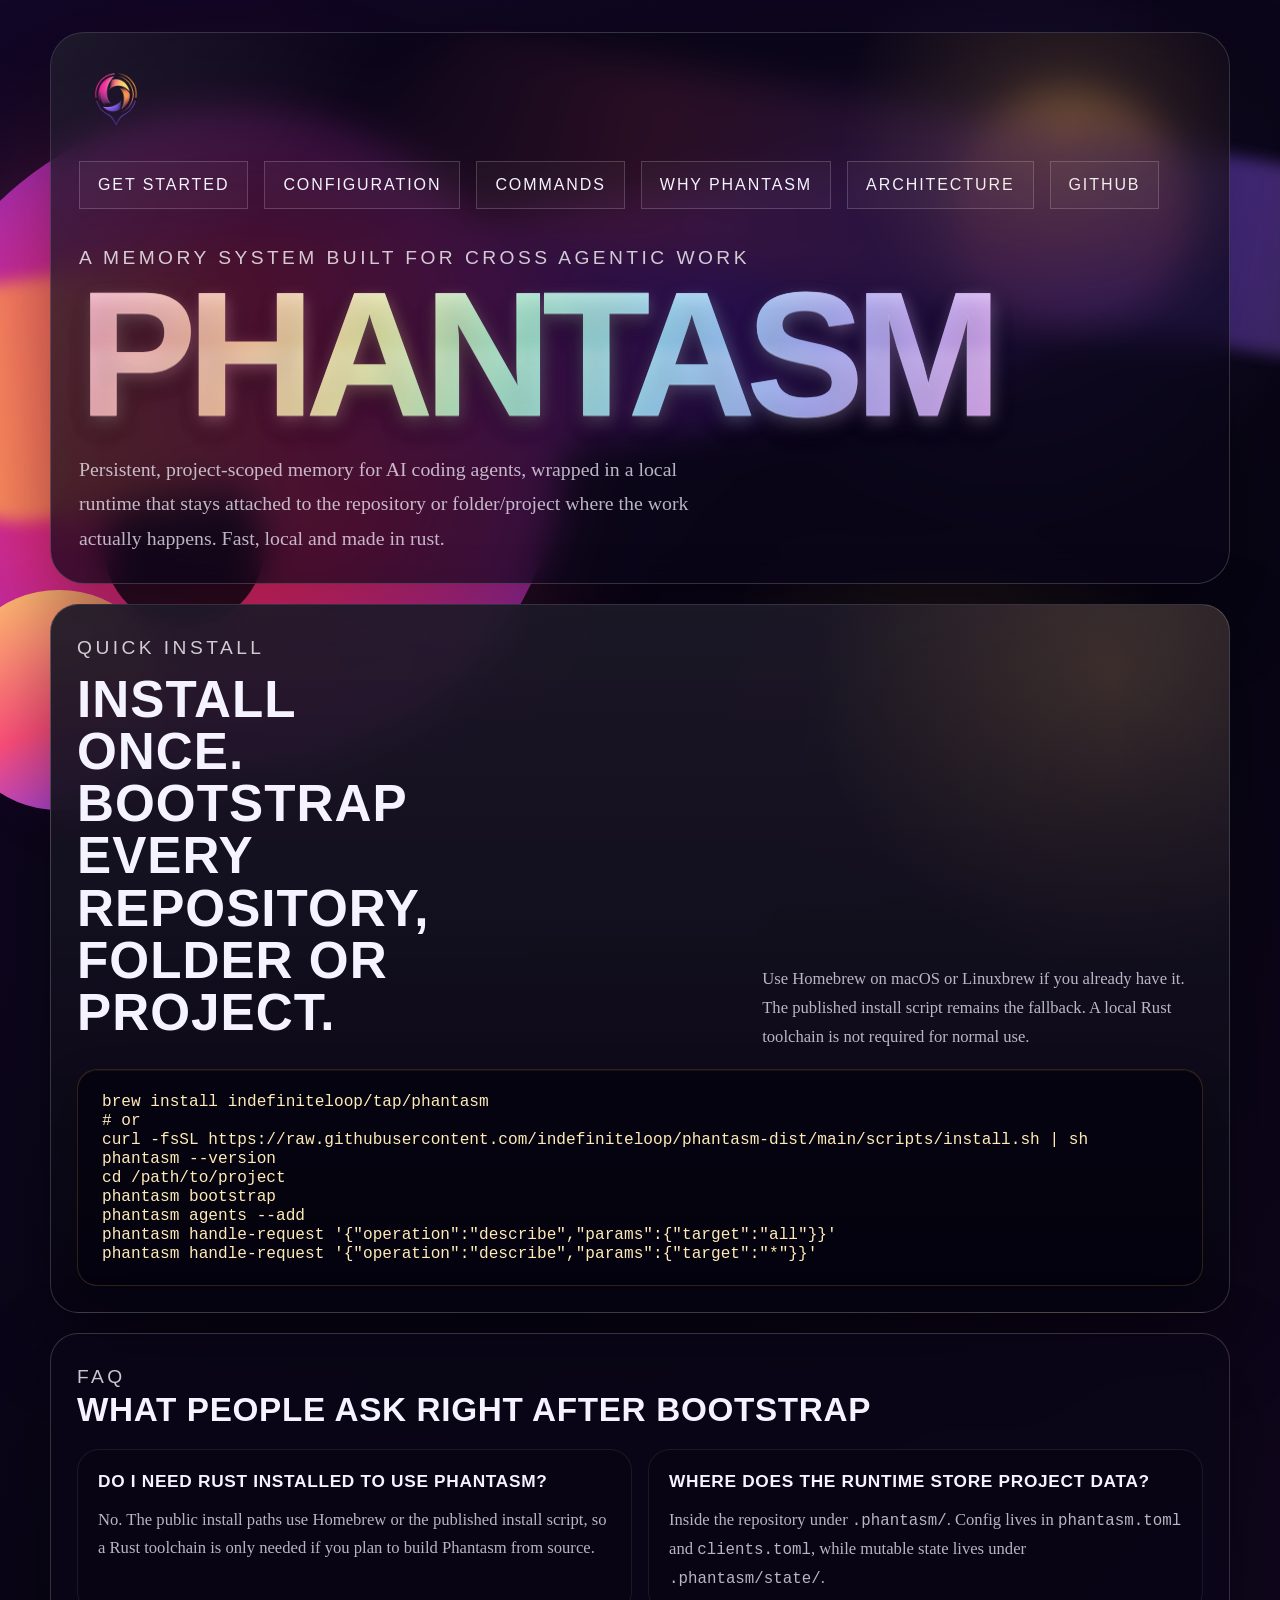
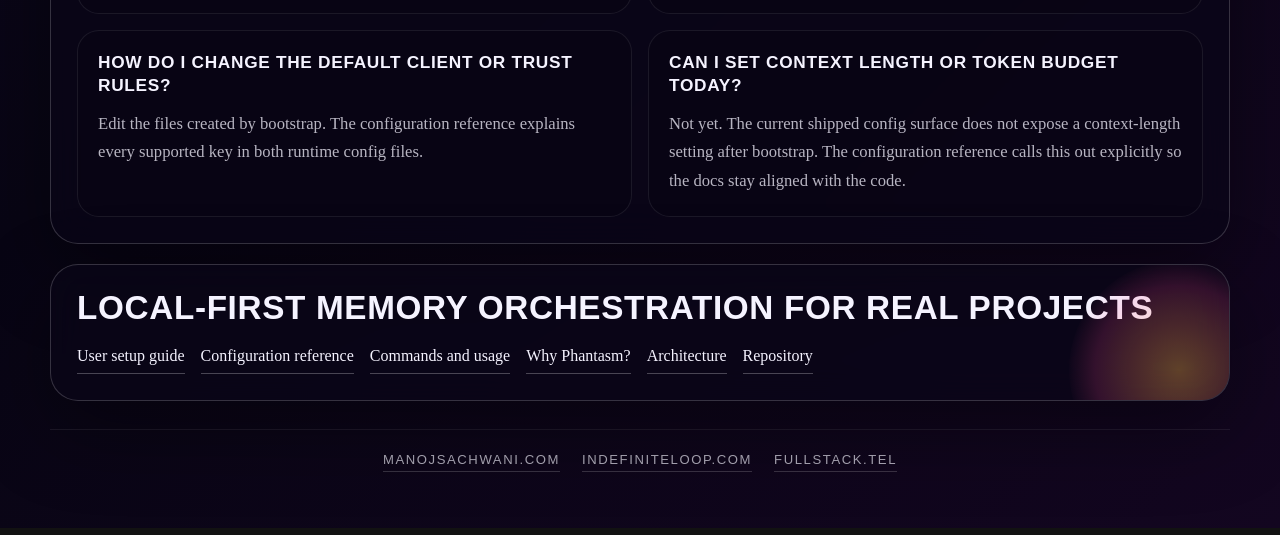
==== site/index.html @ 55ba2258 "Sync public distribution from manojsachwani/phantasm@419eb62f3026384c2dce9266af059996789fbdc7" ====
<!doctype html>
<html lang="en">
    <head>
        <meta charset="utf-8" />
        <meta name="viewport" content="width=device-width, initial-scale=1" />
        <title>
            Phantasm | Project-Scoped Memory Runtime for AI Coding Agents
        </title>
        <meta
            name="description"
            content="Phantasm is a local, project-scoped memory runtime for AI coding agents. Bootstrap each project once, compile relevant context, and keep agent guidance tied to the codebase."
        />
        <meta name="robots" content="index,follow,max-image-preview:large" />
        <meta name="author" content="Manoj Sachwani" />
        <meta name="theme-color" content="#120726" />
        <meta property="og:type" content="website" />
        <meta property="og:site_name" content="Phantasm" />
        <meta
            property="og:title"
            content="Phantasm | Project-Scoped Memory Runtime for AI Coding Agents"
        />
        <meta
            property="og:description"
            content="Local-first memory runtime for coding agents, with repository-scoped or project-scoped state, explicit runtime operations, and managed agent guidance."
        />
        <meta property="og:image" content="/og/phantasm-og.svg" />
        <meta property="og:image:alt" content="Phantasm homepage preview" />
        <meta name="twitter:card" content="summary_large_image" />
        <meta
            name="twitter:title"
            content="Phantasm | Project-Scoped Memory Runtime for AI Coding Agents"
        />
        <meta
            name="twitter:description"
            content="Local-first memory runtime for coding agents, with repository-scoped state and managed agent guidance."
        />
        <meta name="twitter:image" content="/og/phantasm-og.svg" />
        <script type="application/ld+json">
            {
                "@context": "https://schema.org",
                "@type": "SoftwareApplication",
                "name": "Phantasm",
                "applicationCategory": "DeveloperApplication",
                "operatingSystem": "macOS, Linux, Windows",
                "description": "A project-scoped memory runtime for AI coding agents that keeps durable context, guidance, and runtime state attached to each repository.",
                "url": "/",
                "author": {
                    "@type": "Person",
                    "name": "Manoj Sachwani",
                    "url": "https://manojsachwani.com"
                },
                "sameAs": [
                    "https://github.com/indefiniteloop/phantasm-dist",
                    "https://manojsachwani.com",
                    "https://indefiniteloop.com",
                    "https://fullstack.tel"
                ]
            }
        </script>
        <link rel="stylesheet" href="./styles.css" />
    </head>
    <body class="landing-page">
        <div class="page-ambient" aria-hidden="true">
            <span class="orb orb-one"></span>
            <span class="orb orb-two"></span>
            <span class="orb orb-three"></span>
            <span class="wave wave-one"></span>
            <span class="wave wave-two"></span>
            <span class="grid-glow"></span>
        </div>

        <main class="shell landing-shell">
            <section class="hero-panel">
                <nav class="masthead">
                    <a class="brand" href="./index.html"
                        ><img
                            src="branding/phantasm-mark-transparent.png"
                            width="60"
                    /></a>
                    <div class="masthead-links">
                        <a href="./getting-started.html">Get Started</a>
                        <a href="./configuration.html">Configuration</a>
                        <a href="./commands.html">Commands</a>
                        <a href="./why-phantasm.html">Why Phantasm</a>
                        <a href="./architecture.html">Architecture</a>
                        <a
                            class="contact-link"
                            href="https://github.com/indefiniteloop/phantasm-dist?utm_source=phatasm"
                            target="_blank"
                            >GitHub</a
                        >
                    </div>
                </nav>

                <div class="hero-layout">
                    <div class="hero-copy">
                        <p class="eyebrow">
                            A MEMORY SYSTEM BUILT FOR CROSS AGENTIC WORK
                        </p>
                        <!--<p class="hero-kicker"></p>-->
                        <h1 class="glass-title" data-text="PHANTASM">
                            PHANTASM
                        </h1>
                        <p class="hero-lede">
                            Persistent, project-scoped memory for AI coding
                            agents, wrapped in a local runtime that stays
                            attached to the repository or folder/project where
                            the work actually happens. Fast, local and made in
                            rust.
                        </p>
                        <!--<div class="hero-actions">
                            <a
                                class="button button-primary"
                                href="./getting-started.html"
                                >See the setup flow</a
                            >
                            <a
                                class="button button-secondary"
                                href="./why-phantasm.html"
                                >Why Phantasm?</a
                            >
                        </div>-->
                    </div>
                </div>
            </section>

            <section class="install-spotlight" aria-label="Quick install">
                <article class="install-panel install-panel-hero">
                    <div class="install-heading">
                        <div>
                            <p class="eyebrow">Quick Install</p>
                            <h2>
                                Install once. Bootstrap every repository, folder
                                or project.
                            </h2>
                        </div>
                        <div>
                            <p class="install-note">
                                Use Homebrew on macOS or Linuxbrew if you already
                                have it. The published install script remains the
                                fallback. A local Rust toolchain is not required
                                for normal use.
                            </p>
                        </div>
                    </div>
                    <pre><code>brew install indefiniteloop/tap/phantasm
# or
curl -fsSL https://raw.githubusercontent.com/indefiniteloop/phantasm-dist/main/scripts/install.sh | sh
phantasm --version
cd /path/to/project
phantasm bootstrap
phantasm agents --add
phantasm handle-request '{"operation":"describe","params":{"target":"all"}}'
phantasm handle-request '{"operation":"describe","params":{"target":"*"}}'</code></pre>
                </article>
            </section>

            <section class="faq-grid" aria-label="Frequently asked questions">
                <article class="panel faq-panel">
                    <p class="eyebrow">FAQ</p>
                    <h2>What people ask right after bootstrap</h2>
                    <div class="faq-list">
                        <div class="faq-item">
                            <h3>Do I need Rust installed to use Phantasm?</h3>
                            <p>
                                No. The public install paths use Homebrew or the
                                published install script, so a Rust toolchain is
                                only needed if you plan to build Phantasm from
                                source.
                            </p>
                        </div>
                        <div class="faq-item">
                            <h3>Where does the runtime store project data?</h3>
                            <p>
                                Inside the repository under
                                <code>.phantasm/</code>. Config lives in
                                <code>phantasm.toml</code> and
                                <code>clients.toml</code>, while mutable state
                                lives under <code>.phantasm/state/</code>.
                            </p>
                        </div>
                        <div class="faq-item">
                            <h3>
                                How do I change the default client or trust
                                rules?
                            </h3>
                            <p>
                                Edit the files created by bootstrap. The
                                <a href="./configuration.html"
                                    >configuration reference</a
                                >
                                explains every supported key in both runtime
                                config files.
                            </p>
                        </div>
                        <div class="faq-item">
                            <h3>
                                Can I set context length or token budget today?
                            </h3>
                            <p>
                                Not yet. The current shipped config surface does
                                not expose a context-length setting after
                                bootstrap. The configuration reference calls this
                                out explicitly so the docs stay aligned with the
                                code.
                            </p>
                        </div>
                    </div>
                </article>
            </section>

            <!--<section class="feature-strip" aria-label="Highlights">
                <article class="feature-card">
                    <p class="card-label">01</p>
                    <h2>Bootstrap per project</h2>
                    <p>
                        Run <code>phantasm bootstrap</code> in each repository to
                        create a dedicated <code>.phantasm/</code> runtime.
                    </p>
                </article>
                <article class="feature-card">
                    <p class="card-label">02</p>
                    <h2>Guide the agent</h2>
                    <p>
                        Use managed instruction blocks in <code>AGENTS.md</code>,
                        <code>CLAUDE.md</code>, or any custom agent file.
                    </p>
                </article>
            </section>-->

            <section class="info-grid">
                <article class="manifest-panel">
                    <h2>Local-first memory orchestration for real projects</h2>

                    <div class="manifest-links">
                        <a href="./getting-started.html">User setup guide</a>
                        <a href="./configuration.html"
                            >Configuration reference</a
                        >
                        <a href="./commands.html">Commands and usage</a>
                        <a href="./why-phantasm.html">Why Phantasm?</a>
                        <a href="./architecture.html">Architecture</a>
                        <a
                            href="https://github.com/indefiniteloop/phantasm-dist?utm_source=phatasm"
                            target="_blank"
                            >Repository</a
                        >
                    </div>
                </article>
            </section>

            <footer class="site-footer">
                <a
                    href="https://manojsachwani.com?utm_source=phatasm"
                    target="_blank"
                    >manojsachwani.com</a
                >
                <a
                    href="https://indefiniteloop.com?utm_source=phatasm"
                    target="_blank"
                    >indefiniteloop.com</a
                >
                <a
                    href="https://fullstack.tel?utm_source=phatasm"
                    target="_blank"
                    >fullstack.tel</a
                >
            </footer>
        </main>
    </body>
</html>
---- site/styles.css ----
:root {
    --bg: #080514;
    --bg-soft: #130a28;
    --bg-panel: rgba(10, 6, 24, 0.74);
    --bg-panel-strong: rgba(8, 4, 20, 0.92);
    --line: rgba(255, 255, 255, 0.18);
    --line-soft: rgba(255, 255, 255, 0.08);
    --text: #f5f3ff;
    --muted: rgba(245, 243, 255, 0.74);
    --accent-hot: #ff4d94;
    --accent-warm: #ffb14a;
    --accent-cool: #8d61ff;
    --shadow: 0 28px 80px rgba(0, 0, 0, 0.38);
}

* {
    box-sizing: border-box;
}

html {
    color-scheme: dark;
}

body {
    margin: 0;
    min-height: 100vh;
    font-family: "Iowan Old Style", Georgia, serif;
    color: var(--text);
    background:
        radial-gradient(
            circle at 20% 18%,
            rgba(255, 83, 132, 0.18),
            transparent 18rem
        ),
        radial-gradient(
            circle at 80% 12%,
            rgba(141, 97, 255, 0.22),
            transparent 18rem
        ),
        linear-gradient(135deg, #120726 0%, #080514 54%, #130620 100%);
}

body::before {
    content: "";
    position: fixed;
    inset: 0;
    pointer-events: none;
    background-image:
        linear-gradient(rgba(255, 255, 255, 0.02) 1px, transparent 1px),
        linear-gradient(90deg, rgba(255, 255, 255, 0.02) 1px, transparent 1px);
    background-size: 72px 72px;
    mask-image: radial-gradient(circle at center, black 45%, transparent 100%);
    opacity: 0.5;
}

.shell {
    width: min(1180px, calc(100% - 32px));
    margin: 0 auto;
    padding: 24px 0 48px;
    position: relative;
    z-index: 1;
}

.landing-shell {
    padding-top: 32px;
}

.page-ambient {
    position: fixed;
    inset: 0;
    overflow: hidden;
    pointer-events: none;
}

.orb,
.wave,
.grid-glow {
    position: absolute;
    display: block;
}

.orb {
    border-radius: 50%;
    filter: blur(0.5px);
}

.orb-one {
    width: min(52vw, 780px);
    aspect-ratio: 1;
    left: -8vw;
    top: 12vh;
    background:
        radial-gradient(
            circle at 48% 44%,
            rgba(255, 237, 196, 0.18),
            transparent 18%
        ),
        radial-gradient(
            circle at 50% 50%,
            #ff5c90 0%,
            #ff296d 28%,
            #b92ca3 66%,
            #5d2ecf 100%
        );
    box-shadow: 0 0 120px rgba(255, 65, 134, 0.26);
}

.orb-one::after {
    content: "";
    position: absolute;
    width: 24%;
    aspect-ratio: 1;
    border-radius: 50%;
    left: 31%;
    top: 54%;
    background: rgba(8, 5, 20, 0.82);
}

.orb-two {
    width: min(20vw, 240px);
    aspect-ratio: 1;
    right: 7vw;
    top: 10vh;
    background: linear-gradient(180deg, #ffbf6d 0%, #ff437f 60%, #a433db 100%);
}

.orb-three {
    width: min(18vw, 220px);
    aspect-ratio: 1;
    left: -4vw;
    bottom: 10vh;
    background: linear-gradient(160deg, #ffcd70 0%, #ff4f7b 58%, #8f41ff 100%);
}

.wave {
    border-radius: 999px;
    filter: blur(8px);
    opacity: 0.86;
}

.wave-one {
    width: 92vw;
    height: 240px;
    left: -8vw;
    top: 24vh;
    background: linear-gradient(
        90deg,
        #ffb44d 0%,
        #ff2f71 32%,
        #9036ff 70%,
        rgba(144, 54, 255, 0.12) 100%
    );
    transform: rotate(-8deg);
}

.wave-two {
    width: 84vw;
    height: 190px;
    right: -14vw;
    top: 12vh;
    background: linear-gradient(
        90deg,
        rgba(255, 80, 120, 0.08) 0%,
        rgba(255, 80, 120, 0.58) 24%,
        rgba(123, 74, 255, 0.78) 68%,
        rgba(255, 177, 74, 0.14) 100%
    );
    transform: rotate(9deg);
}

.grid-glow {
    inset: auto 0 0 auto;
    width: 52vw;
    height: 38vh;
    background: radial-gradient(
        circle at center,
        rgba(255, 177, 74, 0.14),
        transparent 70%
    );
}

.hero-panel,
.feature-card,
.install-panel,
.manifest-panel,
.panel,
.topnav a {
    backdrop-filter: blur(18px);
}

.hero-panel,
.panel,
.install-panel,
.manifest-panel {
    background: var(--bg-panel);
    border: 1px solid var(--line);
    box-shadow: var(--shadow);
}

.hero-panel {
    position: relative;
    overflow: hidden;
    padding: 28px;
    border-radius: 34px;
}

.hero-panel::before {
    content: "";
    position: absolute;
    inset: 0;
    pointer-events: none;
    background:
        linear-gradient(125deg, rgba(255, 255, 255, 0.08), transparent 22%),
        radial-gradient(
            circle at 86% 18%,
            rgba(255, 183, 74, 0.18),
            transparent 20%
        );
}

.masthead,
.hero-layout,
.feature-strip,
.install-spotlight,
.info-grid,
.actions,
.links,
.topnav,
.manifest-links,
.masthead-links {
    display: flex;
    gap: 16px;
    flex-wrap: wrap;
}

.masthead {
    justify-content: space-between;
    align-items: center;
    margin-bottom: 32px;
}

.brand,
.masthead-links a,
.topnav a,
.button {
    text-transform: uppercase;
    letter-spacing: 0.12em;
    font-family:
        "Avenir Next Condensed", "Arial Narrow", "Helvetica Neue", sans-serif;
}

.brand {
    font-size: 0.92rem;
    font-weight: 700;
    color: var(--text);
}

.masthead-links {
    justify-content: flex-end;
}

.masthead-links a,
.topnav a {
    padding: 14px 18px;
    border: 1px solid var(--line);
    color: var(--text);
    background: rgba(255, 255, 255, 0.03);
}

.contact-link {
    background: rgba(255, 177, 74, 0.14);
}

.hero-layout {
    align-items: flex-start;
}

.eyebrow,
.hero-kicker,
.card-label,
.signal-label {
    margin: 0;
    text-transform: uppercase;
    letter-spacing: 0.18em;
    font-size: 0.8rem;
    font-family:
        "Avenir Next Condensed", "Arial Narrow", "Helvetica Neue", sans-serif;
}
.eyebrow {
    font-size: 1.2rem;
}

.eyebrow,
.hero-kicker,
.signal-label {
    color: rgba(255, 255, 255, 0.78);
}

.hero-copy {
    width: min(100%, 860px);
    position: relative;
}

.hero-kicker {
    margin: 14px 0 10px;
}

h1,
.display-title {
    margin: 0;
    line-height: 0.92;
    font-weight: 800;
    text-transform: uppercase;
    font-family: Impact, Haettenschweiler, "Arial Narrow Bold", sans-serif;
}

h1 {
    font-size: clamp(4.8rem, 16vw, 11rem);
    letter-spacing: -0.05em;
    text-shadow: 0 8px 28px rgba(0, 0, 0, 0.35);
}

.glass-title {
    position: relative;
    display: inline-block;
    color: rgba(255, 255, 255, 0.6);
    background:
        linear-gradient(
            180deg,
            rgba(255, 255, 255, 0.48) 0%,
            rgba(255, 255, 255, 0.14) 22%,
            rgba(255, 255, 255, 0.04) 42%,
            rgba(255, 255, 255, 0.16) 52%,
            rgba(255, 255, 255, 0.03) 100%
        ),
        linear-gradient(
            105deg,
            rgba(255, 122, 169, 0.76) 0%,
            rgba(255, 169, 98, 0.72) 18%,
            rgba(242, 255, 118, 0.68) 32%,
            rgba(106, 240, 182, 0.74) 47%,
            rgba(85, 198, 255, 0.76) 64%,
            rgba(118, 126, 255, 0.78) 80%,
            rgba(221, 126, 255, 0.78) 100%
        );
    background-blend-mode: screen, normal;
    -webkit-background-clip: text;
    background-clip: text;
    -webkit-text-fill-color: transparent;
    -webkit-text-stroke: 1px rgba(255, 255, 255, 0.18);
    text-shadow:
        0 0 1px rgba(255, 255, 255, 0.28),
        0 10px 24px rgba(0, 0, 0, 0.16);
}

.glass-title::before,
.glass-title::after {
    content: attr(data-text);
    position: absolute;
    inset: 0;
    z-index: -1;
    pointer-events: none;
}

.glass-title::before {
    color: transparent;
    background:
        radial-gradient(
            circle at 16% 62%,
            rgba(255, 82, 140, 0.46),
            transparent 21%
        ),
        radial-gradient(
            circle at 34% 42%,
            rgba(255, 214, 92, 0.34),
            transparent 16%
        ),
        radial-gradient(
            circle at 54% 49%,
            rgba(88, 229, 175, 0.32),
            transparent 14%
        ),
        radial-gradient(
            circle at 72% 44%,
            rgba(95, 171, 255, 0.36),
            transparent 17%
        ),
        radial-gradient(
            circle at 90% 32%,
            rgba(197, 122, 255, 0.42),
            transparent 19%
        );
    -webkit-background-clip: text;
    background-clip: text;
    -webkit-text-fill-color: transparent;
    filter: blur(8px) saturate(145%);
    opacity: 0.78;
    transform: translate(0.012em, 0.028em);
}

.glass-title::after {
    color: transparent;
    background:
        linear-gradient(
            180deg,
            rgba(255, 255, 255, 0.62) 0%,
            rgba(255, 255, 255, 0.1) 18%,
            rgba(255, 255, 255, 0.02) 38%,
            rgba(255, 255, 255, 0.22) 48%,
            rgba(255, 255, 255, 0.04) 100%
        ),
        linear-gradient(
            90deg,
            rgba(255, 152, 194, 0.12) 0%,
            rgba(255, 226, 146, 0.12) 28%,
            rgba(137, 227, 255, 0.1) 66%,
            rgba(193, 155, 255, 0.14) 100%
        );
    -webkit-background-clip: text;
    background-clip: text;
    -webkit-text-fill-color: transparent;
    filter: blur(0.2px);
    opacity: 0.86;
    transform: translate(0, 0.004em);
}

h2 {
    margin: 0 0 12px;
    font-size: clamp(1.5rem, 2.6vw, 2.4rem);
    line-height: 1.02;
    font-family:
        "Avenir Next Condensed", "Arial Narrow", "Helvetica Neue", sans-serif;
    text-transform: uppercase;
    letter-spacing: 0.02em;
}

.hero-lede,
p,
li {
    margin: 0;
    color: var(--muted);
    font-size: 1.04rem;
    line-height: 1.72;
}

.hero-lede {
    max-width: 40rem;
    margin-top: 16px;
    font-size: clamp(1.2rem, 2vw, 1.24rem);
}

.hero-actions {
    display: grid;
    gap: 12px;
    margin-top: 28px;
}

a {
    color: inherit;
    text-decoration: none;
}

.button {
    display: inline-flex;
    align-items: center;
    justify-content: center;
    min-width: 280px;
    padding: 16px 22px;
    border: 1px solid var(--line);
}

.button-primary {
    background: rgba(255, 255, 255, 0.06);
}

.button-secondary {
    background: linear-gradient(
        90deg,
        rgba(255, 177, 74, 0.2),
        rgba(255, 77, 148, 0.16)
    );
}

.feature-strip,
.install-spotlight,
.info-grid,
.faq-grid {
    margin-top: 20px;
}

.feature-card,
.install-panel,
.manifest-panel,
.panel {
    border-radius: 28px;
}

.feature-strip {
    align-items: stretch;
}

.feature-card {
    flex: 1 1 260px;
    padding: 24px;
    border: 1px solid var(--line-soft);
    background: linear-gradient(
        180deg,
        rgba(255, 255, 255, 0.1),
        rgba(9, 6, 22, 0.68)
    );
    box-shadow: var(--shadow);
}

.card-label {
    margin-bottom: 18px;
    color: rgba(255, 177, 74, 0.88);
}

.install-spotlight {
    display: block;
}

.info-grid {
    display: grid;
    grid-template-columns: minmax(0, 1fr);
}

.install-panel,
.manifest-panel,
.panel {
    padding: 26px;
}

.install-panel-hero {
    background:
        linear-gradient(180deg, rgba(255, 255, 255, 0.08), rgba(8, 5, 20, 0.92)),
        radial-gradient(
            circle at 90% 10%,
            rgba(255, 177, 74, 0.16),
            transparent 24%
        ),
        var(--bg-panel-strong);
}

.install-heading {
    display: grid;
    grid-template-columns: minmax(0, 1.2fr) minmax(0, 0.8fr);
    gap: 24px;
    align-items: end;
    margin-bottom: 18px;
}

.install-panel-hero h2 {
    font-size: clamp(2rem, 4vw, 3.8rem);
    max-width: 11ch;
    margin-top: 10px;
}

.install-note {
    max-width: 30rem;
}

.manifest-panel {
    position: relative;
    overflow: hidden;
}

.manifest-panel::after {
    content: "";
    position: absolute;
    width: 220px;
    height: 220px;
    right: -60px;
    bottom: -80px;
    border-radius: 50%;
    background: radial-gradient(
        circle,
        rgba(255, 177, 74, 0.46),
        rgba(255, 77, 148, 0.22) 54%,
        transparent 72%
    );
    opacity: 0.76;
}

.manifest-links,
.links {
    margin-top: 22px;
}

.manifest-links a,
.links a {
    padding-bottom: 8px;
    border-bottom: 1px solid rgba(255, 255, 255, 0.26);
}

pre {
    overflow-x: auto;
    margin: 0;
    padding: 22px 24px;
    border-radius: 20px;
    border: 1px solid rgba(255, 255, 255, 0.14);
    background: rgba(4, 3, 14, 0.88);
    color: #ffeab8;
    box-shadow: inset 0 1px 0 rgba(255, 255, 255, 0.05);
}

.install-panel-hero pre {
    font-size: 1.06rem;
    border-color: rgba(255, 177, 74, 0.18);
    box-shadow:
        inset 0 1px 0 rgba(255, 255, 255, 0.05),
        0 18px 40px rgba(0, 0, 0, 0.26);
}

code {
    font-family: "SFMono-Regular", Menlo, Consolas, monospace;
    font-size: 0.95em;
}

.page-header {
    margin: 24px 0 18px;
}

.page-header-wide {
    max-width: 70rem;
}

.page-header h1 {
    font-size: clamp(3rem, 10vw, 6.5rem);
    margin-top: 10px;
}

.page-lede {
    max-width: 48rem;
    margin-top: 14px;
    font-size: 1.12rem;
}

.topnav {
    margin-top: 8px;
}

.panel {
    margin-top: 16px;
}

.panel p + pre,
.panel pre + p,
.panel p + p {
    margin-top: 14px;
}

.note {
    margin-top: 12px;
}

.site-footer {
    display: flex;
    gap: 22px;
    flex-wrap: wrap;
    justify-content: center;
    margin-top: 28px;
    padding: 22px 0 8px;
    border-top: 1px solid rgba(255, 255, 255, 0.08);
    font-family:
        "Avenir Next Condensed", "Arial Narrow", "Helvetica Neue", sans-serif;
    text-transform: uppercase;
    letter-spacing: 0.12em;
    font-size: 0.82rem;
    color: rgba(245, 243, 255, 0.7);
}

.site-footer a {
    padding-bottom: 4px;
    border-bottom: 1px solid rgba(255, 255, 255, 0.18);
}

.compare-hero,
.matrix-panel,
.reason-panel,
.architecture-panel {
    position: relative;
    overflow: hidden;
}

.compare-intro,
.reasons-grid {
    display: grid;
    gap: 24px;
}

.compare-intro {
    grid-template-columns: minmax(0, 0.95fr) minmax(0, 1.05fr);
    align-items: end;
}

.compare-grid {
    display: grid;
    grid-template-columns: repeat(3, minmax(0, 1fr));
    gap: 16px;
    margin-top: 16px;
}

.faq-list {
    display: grid;
    grid-template-columns: repeat(2, minmax(0, 1fr));
    gap: 16px;
    margin-top: 22px;
}

.faq-item {
    padding: 20px;
    border-radius: 22px;
    border: 1px solid rgba(255, 255, 255, 0.08);
    background: rgba(8, 5, 20, 0.42);
}

.faq-item h3 {
    margin: 0 0 12px;
    font-size: 1.08rem;
    line-height: 1.35;
    font-family:
        "Avenir Next Condensed", "Arial Narrow", "Helvetica Neue", sans-serif;
    text-transform: uppercase;
    letter-spacing: 0.04em;
}

.stack-grid {
    display: grid;
    grid-template-columns: repeat(2, minmax(0, 1fr));
    gap: 16px;
    margin-top: 16px;
}

.compare-card {
    padding: 24px;
    border-radius: 28px;
    border: 1px solid var(--line-soft);
    background: linear-gradient(
        180deg,
        rgba(255, 255, 255, 0.08),
        rgba(9, 6, 22, 0.72)
    );
    box-shadow: var(--shadow);
}

.stack-card {
    padding: 24px;
    border-radius: 28px;
    border: 1px solid var(--line-soft);
    background: linear-gradient(
        180deg,
        rgba(255, 255, 255, 0.08),
        rgba(9, 6, 22, 0.72)
    );
    box-shadow: var(--shadow);
}

.compare-list {
    margin: 16px 0 0;
    padding-left: 20px;
    color: var(--muted);
}

.compare-list li + li {
    margin-top: 10px;
}

.source-line {
    margin-top: 18px;
    font-size: 0.94rem;
    color: rgba(245, 243, 255, 0.68);
}

.source-line a {
    border-bottom: 1px solid rgba(255, 255, 255, 0.22);
}

.flow-steps {
    display: grid;
    grid-template-columns: repeat(4, minmax(0, 1fr));
    gap: 14px;
    margin-top: 20px;
}

.flow-step {
    padding: 18px;
    border-radius: 20px;
    border: 1px solid rgba(255, 255, 255, 0.08);
    background: rgba(8, 5, 20, 0.42);
}

.flow-step span {
    display: inline-flex;
    width: 34px;
    height: 34px;
    align-items: center;
    justify-content: center;
    margin-bottom: 12px;
    border-radius: 999px;
    border: 1px solid rgba(255, 255, 255, 0.18);
    font-family:
        "Avenir Next Condensed", "Arial Narrow", "Helvetica Neue", sans-serif;
    color: rgba(255, 177, 74, 0.92);
}

.matrix-table {
    margin-top: 20px;
    border: 1px solid rgba(255, 255, 255, 0.12);
    border-radius: 22px;
    overflow: hidden;
}

.matrix-row {
    display: grid;
    grid-template-columns: minmax(220px, 1.2fr) repeat(3, minmax(0, 1fr));
    background: rgba(8, 5, 20, 0.46);
}

.matrix-row + .matrix-row {
    border-top: 1px solid rgba(255, 255, 255, 0.08);
}

.matrix-row > div {
    padding: 16px 18px;
    line-height: 1.55;
}

.matrix-head {
    background: linear-gradient(
        90deg,
        rgba(255, 177, 74, 0.12),
        rgba(255, 77, 148, 0.08)
    );
    font-family:
        "Avenir Next Condensed", "Arial Narrow", "Helvetica Neue", sans-serif;
    text-transform: uppercase;
    letter-spacing: 0.12em;
    font-size: 0.82rem;
    color: rgba(255, 255, 255, 0.86);
}

.reasons-grid {
    grid-template-columns: repeat(2, minmax(0, 1fr));
    margin-top: 16px;
}

@media (max-width: 900px) {
    .masthead {
        margin-bottom: 24px;
    }

    .hero-panel {
        padding: 22px;
    }

    .install-heading {
        grid-template-columns: 1fr;
        align-items: start;
    }

    .compare-intro,
    .compare-grid,
    .stack-grid,
    .reasons-grid,
    .faq-list,
    .matrix-row,
    .flow-steps {
        grid-template-columns: 1fr;
    }

    .matrix-row > div:first-child {
        padding-bottom: 8px;
        font-weight: 700;
        color: var(--text);
    }

    .matrix-row > div:not(:first-child) {
        padding-top: 8px;
    }

    .button {
        min-width: min(100%, 280px);
    }

}

@media (max-width: 640px) {
    .shell {
        width: min(100% - 18px, 1180px);
        padding-bottom: 28px;
    }

    .landing-shell {
        padding-top: 14px;
    }

    .hero-panel,
    .feature-card,
    .install-panel,
    .manifest-panel,
    .panel {
        border-radius: 22px;
    }

    .masthead-links,
    .hero-actions,
    .site-footer {
        width: 100%;
    }

    .masthead-links a,
    .topnav a,
    .button {
        width: 100%;
        justify-content: center;
    }

    .hero-layout {
        gap: 24px;
    }

    .wave-one {
        top: 28vh;
    }

    .wave-two {
        top: 18vh;
    }

    .site-footer {
        justify-content: flex-start;
    }
}
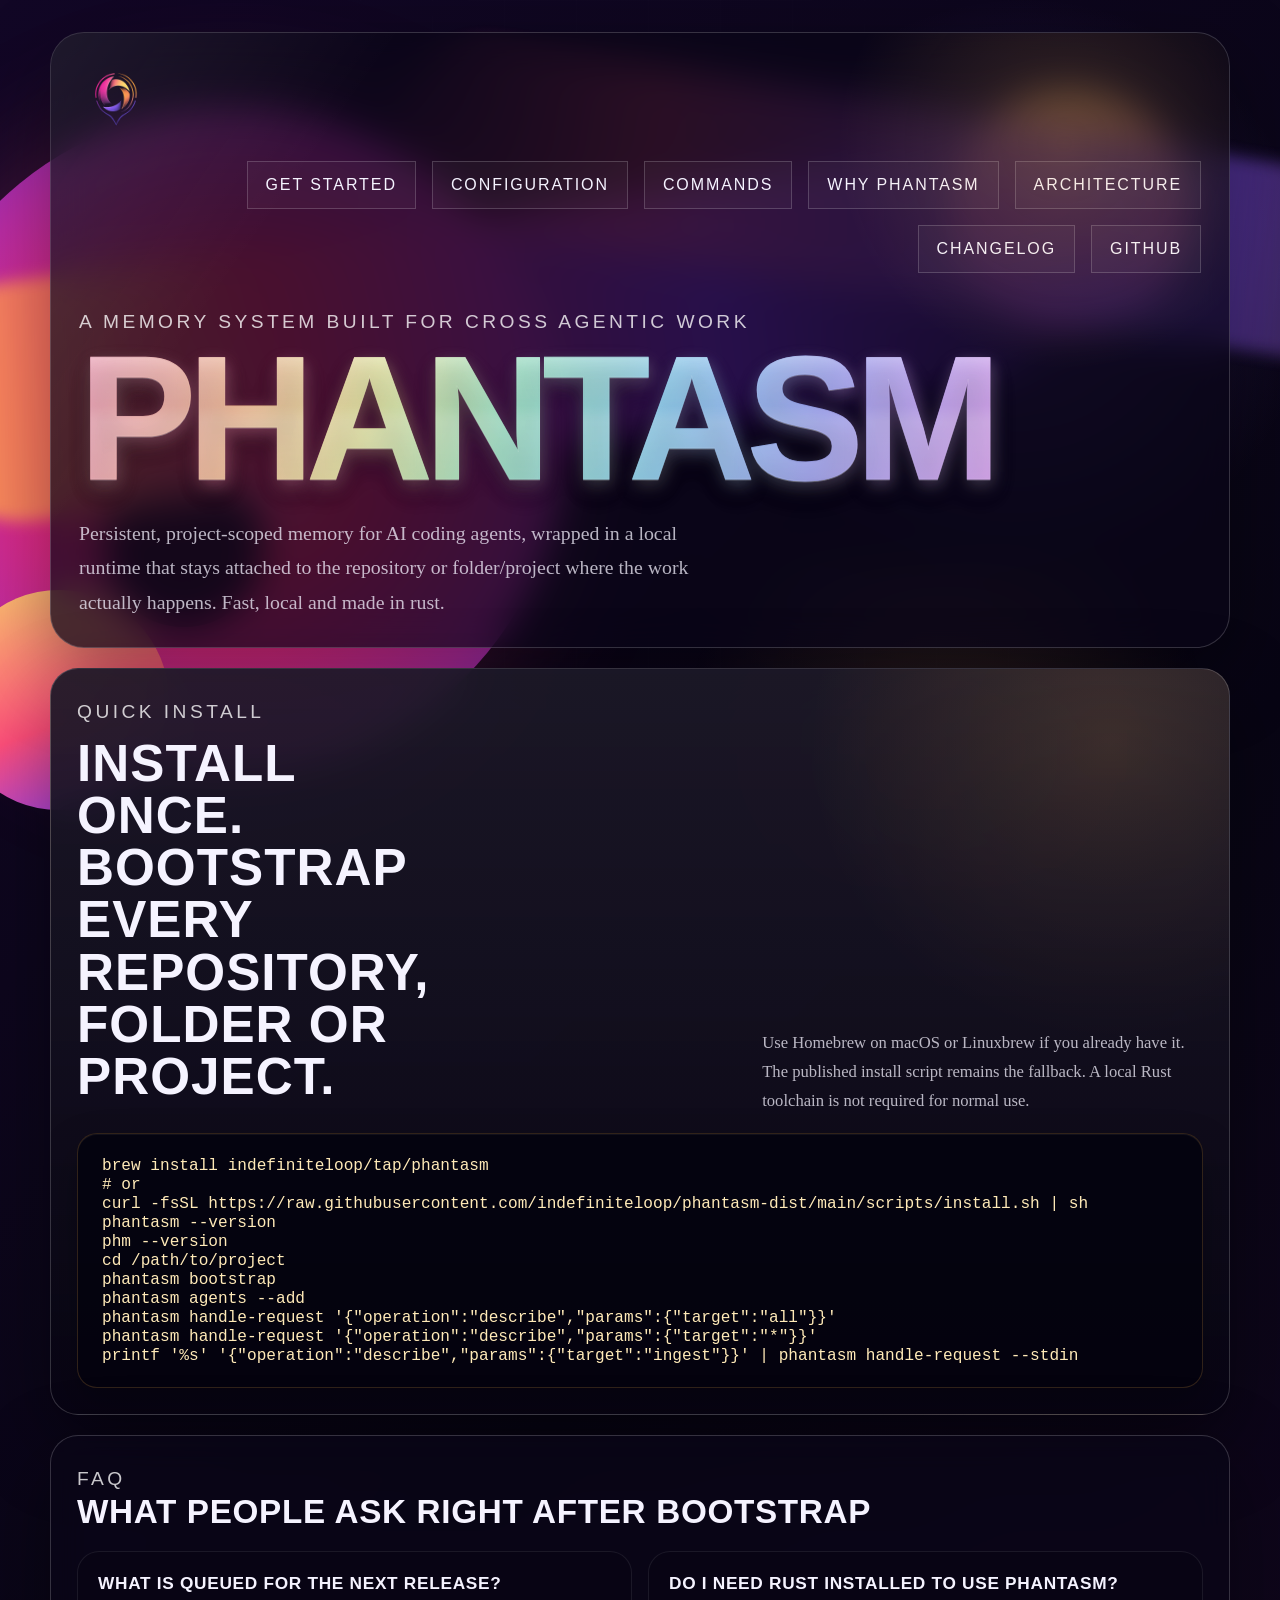
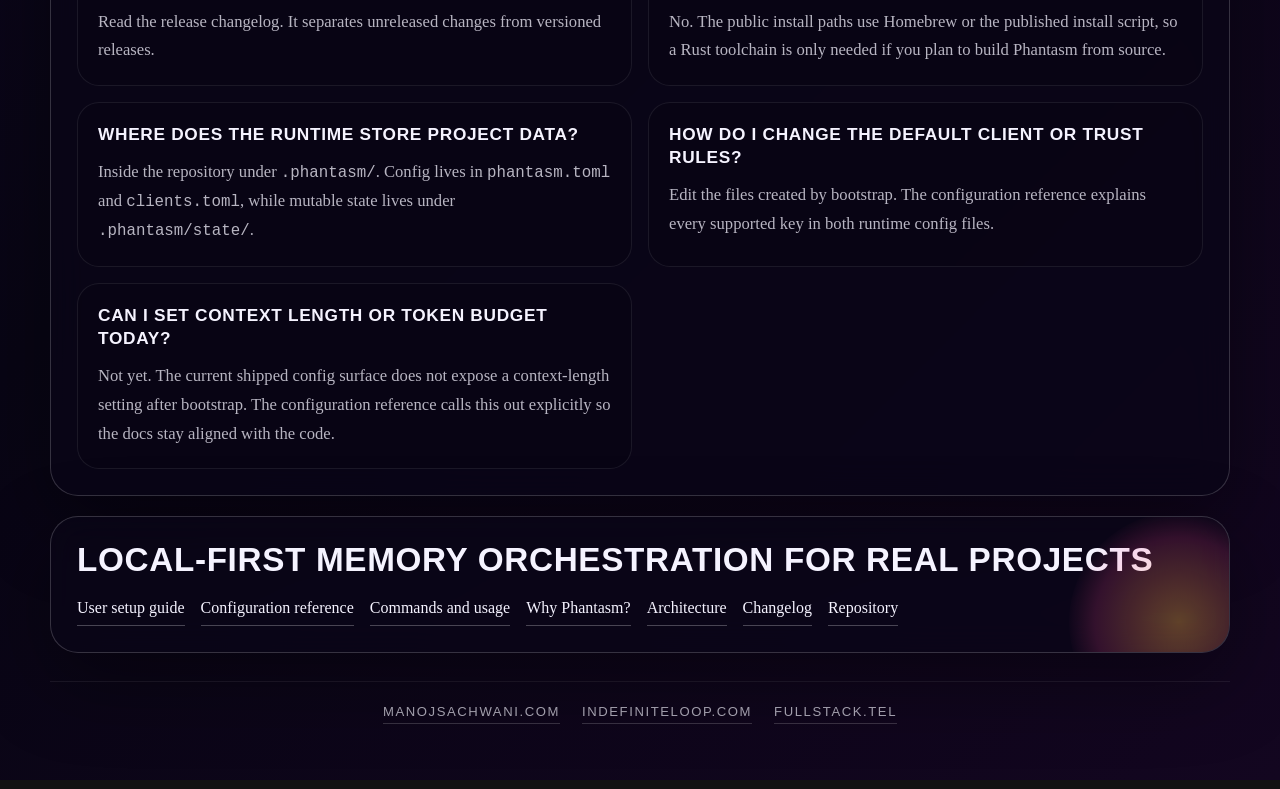
==== commit 8b89ac74: "Sync public distribution from manojsachwani/phantasm@4a370daac214c31d9f90f721bfc3a23bced4f1ae" ====
--- a/site/index.html
+++ b/site/index.html
@@ -83,6 +83,7 @@
                         <a href="./commands.html">Commands</a>
                         <a href="./why-phantasm.html">Why Phantasm</a>
                         <a href="./architecture.html">Architecture</a>
+                        <a href="./changelog.html">Changelog</a>
                         <a
                             class="contact-link"
                             href="https://github.com/indefiniteloop/phantasm-dist?utm_source=phatasm"
@@ -147,11 +148,13 @@
 # or
 curl -fsSL https://raw.githubusercontent.com/indefiniteloop/phantasm-dist/main/scripts/install.sh | sh
 phantasm --version
+phm --version
 cd /path/to/project
 phantasm bootstrap
 phantasm agents --add
 phantasm handle-request '{"operation":"describe","params":{"target":"all"}}'
-phantasm handle-request '{"operation":"describe","params":{"target":"*"}}'</code></pre>
+phantasm handle-request '{"operation":"describe","params":{"target":"*"}}'
+printf '%s' '{"operation":"describe","params":{"target":"ingest"}}' | phantasm handle-request --stdin</code></pre>
                 </article>
             </section>
 
@@ -160,6 +163,13 @@
                     <p class="eyebrow">FAQ</p>
                     <h2>What people ask right after bootstrap</h2>
                     <div class="faq-list">
+                        <div class="faq-item">
+                            <h3>What is queued for the next release?</h3>
+                            <p>
+                                Read the <a href="./changelog.html">release changelog</a>.
+                                It separates unreleased changes from versioned releases.
+                            </p>
+                        </div>
                         <div class="faq-item">
                             <h3>Do I need Rust installed to use Phantasm?</h3>
                             <p>
@@ -240,6 +250,7 @@
                         <a href="./commands.html">Commands and usage</a>
                         <a href="./why-phantasm.html">Why Phantasm?</a>
                         <a href="./architecture.html">Architecture</a>
+                        <a href="./changelog.html">Changelog</a>
                         <a
                             href="https://github.com/indefiniteloop/phantasm-dist?utm_source=phatasm"
                             target="_blank"
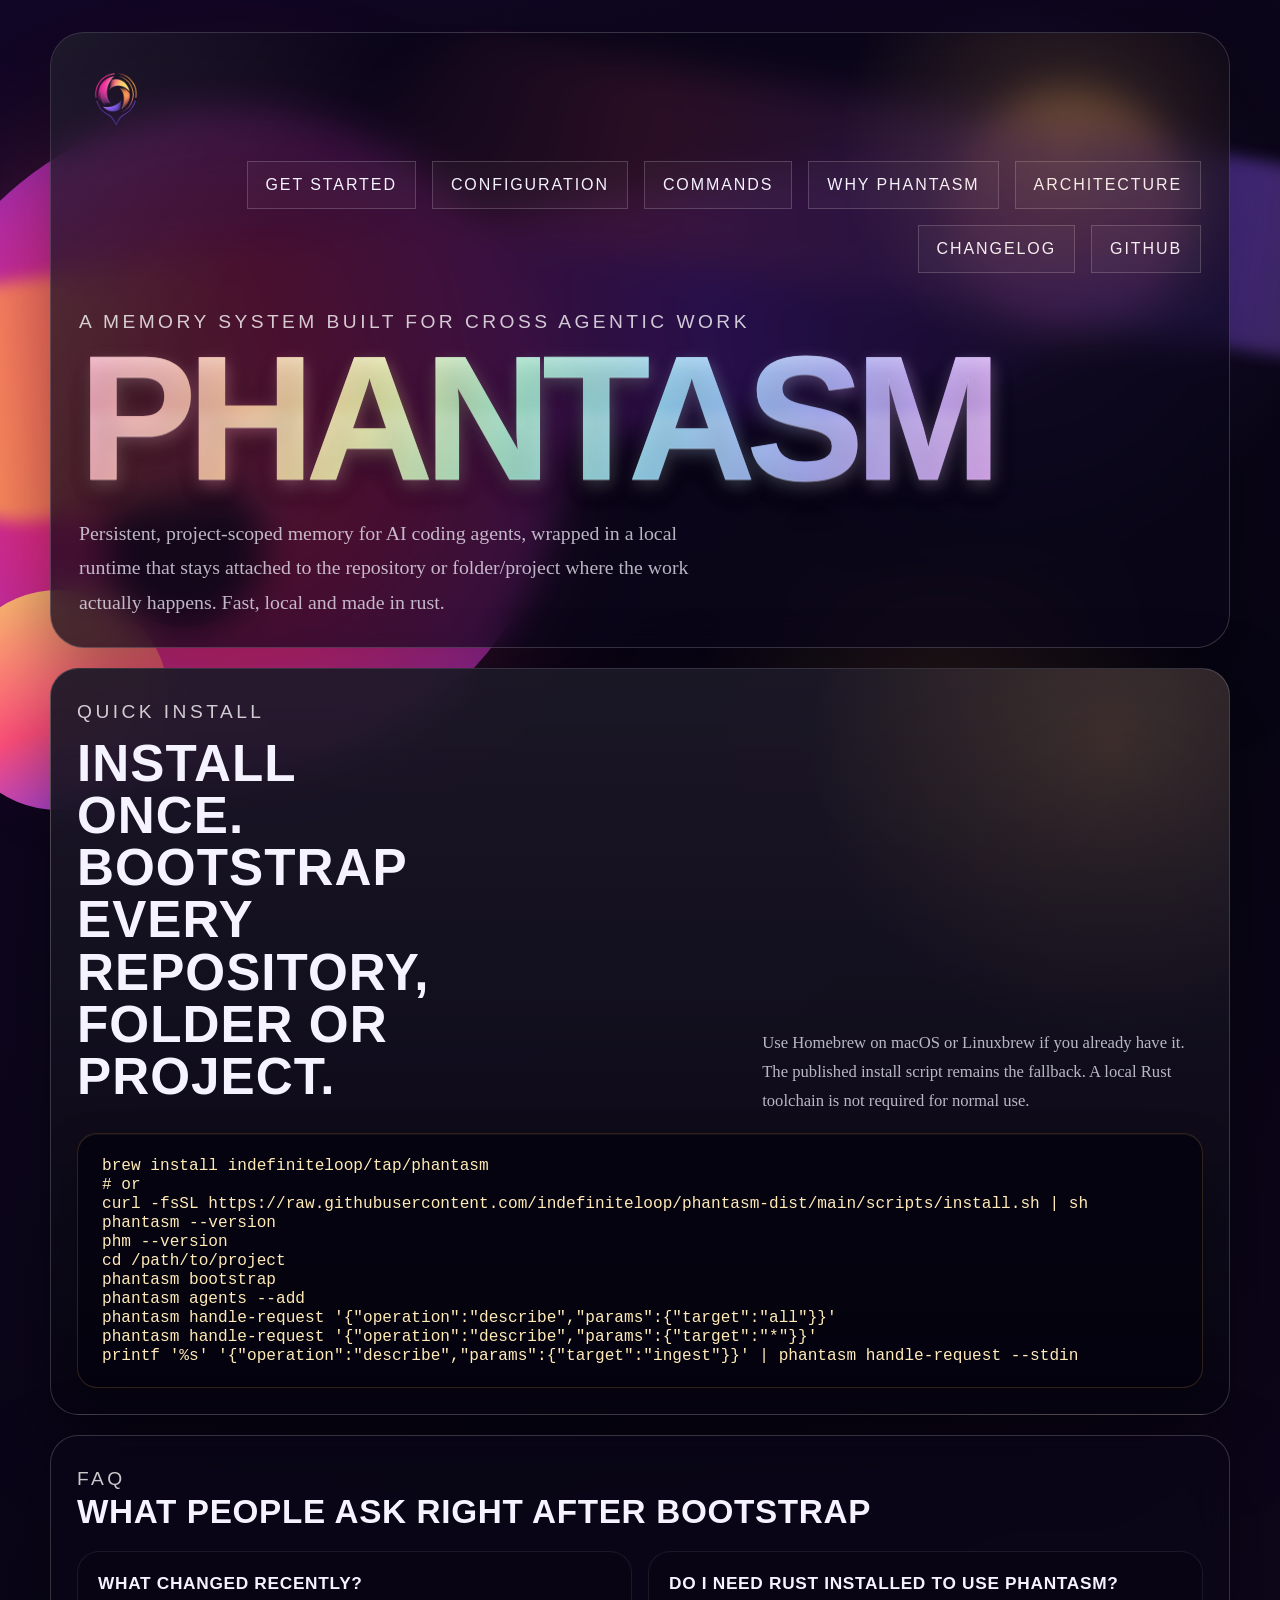
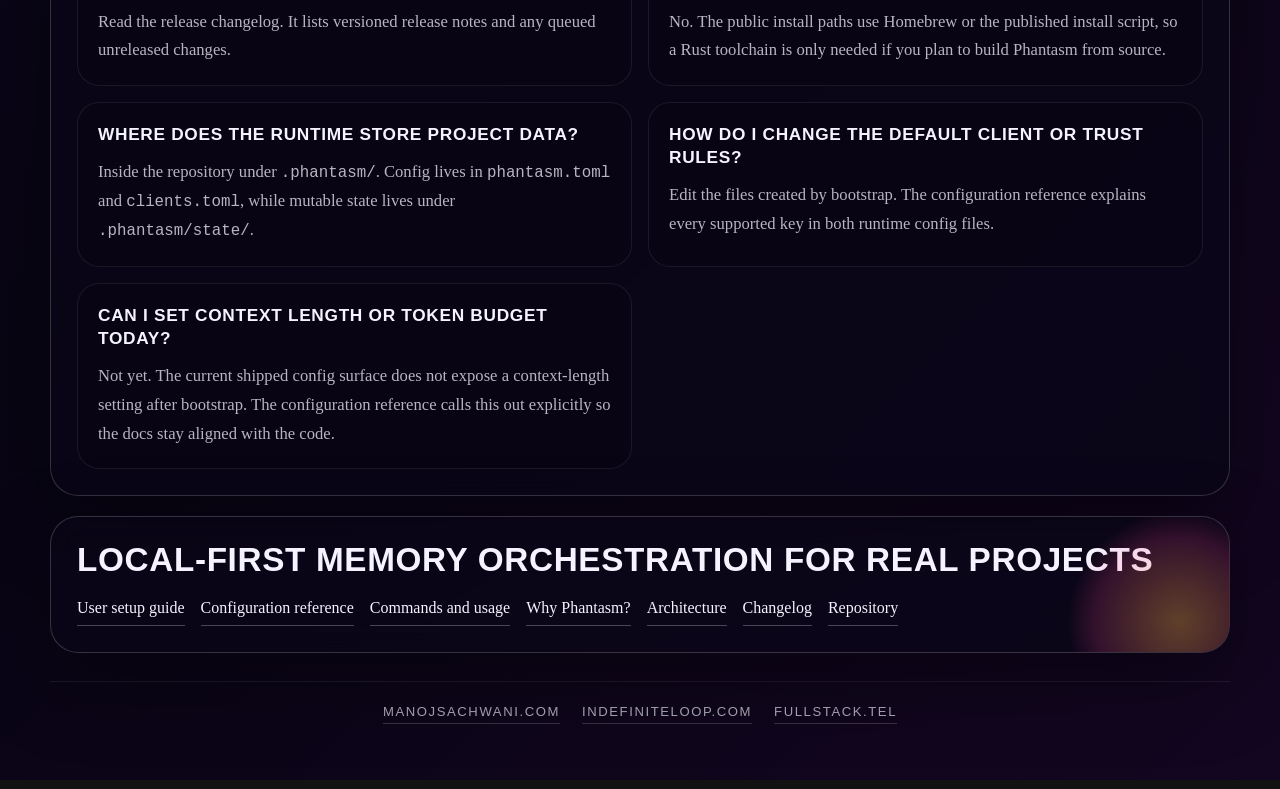
==== commit 5bd5b5a6: "Sync public distribution from manojsachwani/phantasm@7947a4865b4a0a0890bec2e25a987297fde03ef4" ====
--- a/site/index.html
+++ b/site/index.html
@@ -164,10 +164,10 @@
                     <h2>What people ask right after bootstrap</h2>
                     <div class="faq-list">
                         <div class="faq-item">
-                            <h3>What is queued for the next release?</h3>
+                            <h3>What changed recently?</h3>
                             <p>
                                 Read the <a href="./changelog.html">release changelog</a>.
-                                It separates unreleased changes from versioned releases.
+                                It lists versioned release notes and any queued unreleased changes.
                             </p>
                         </div>
                         <div class="faq-item">
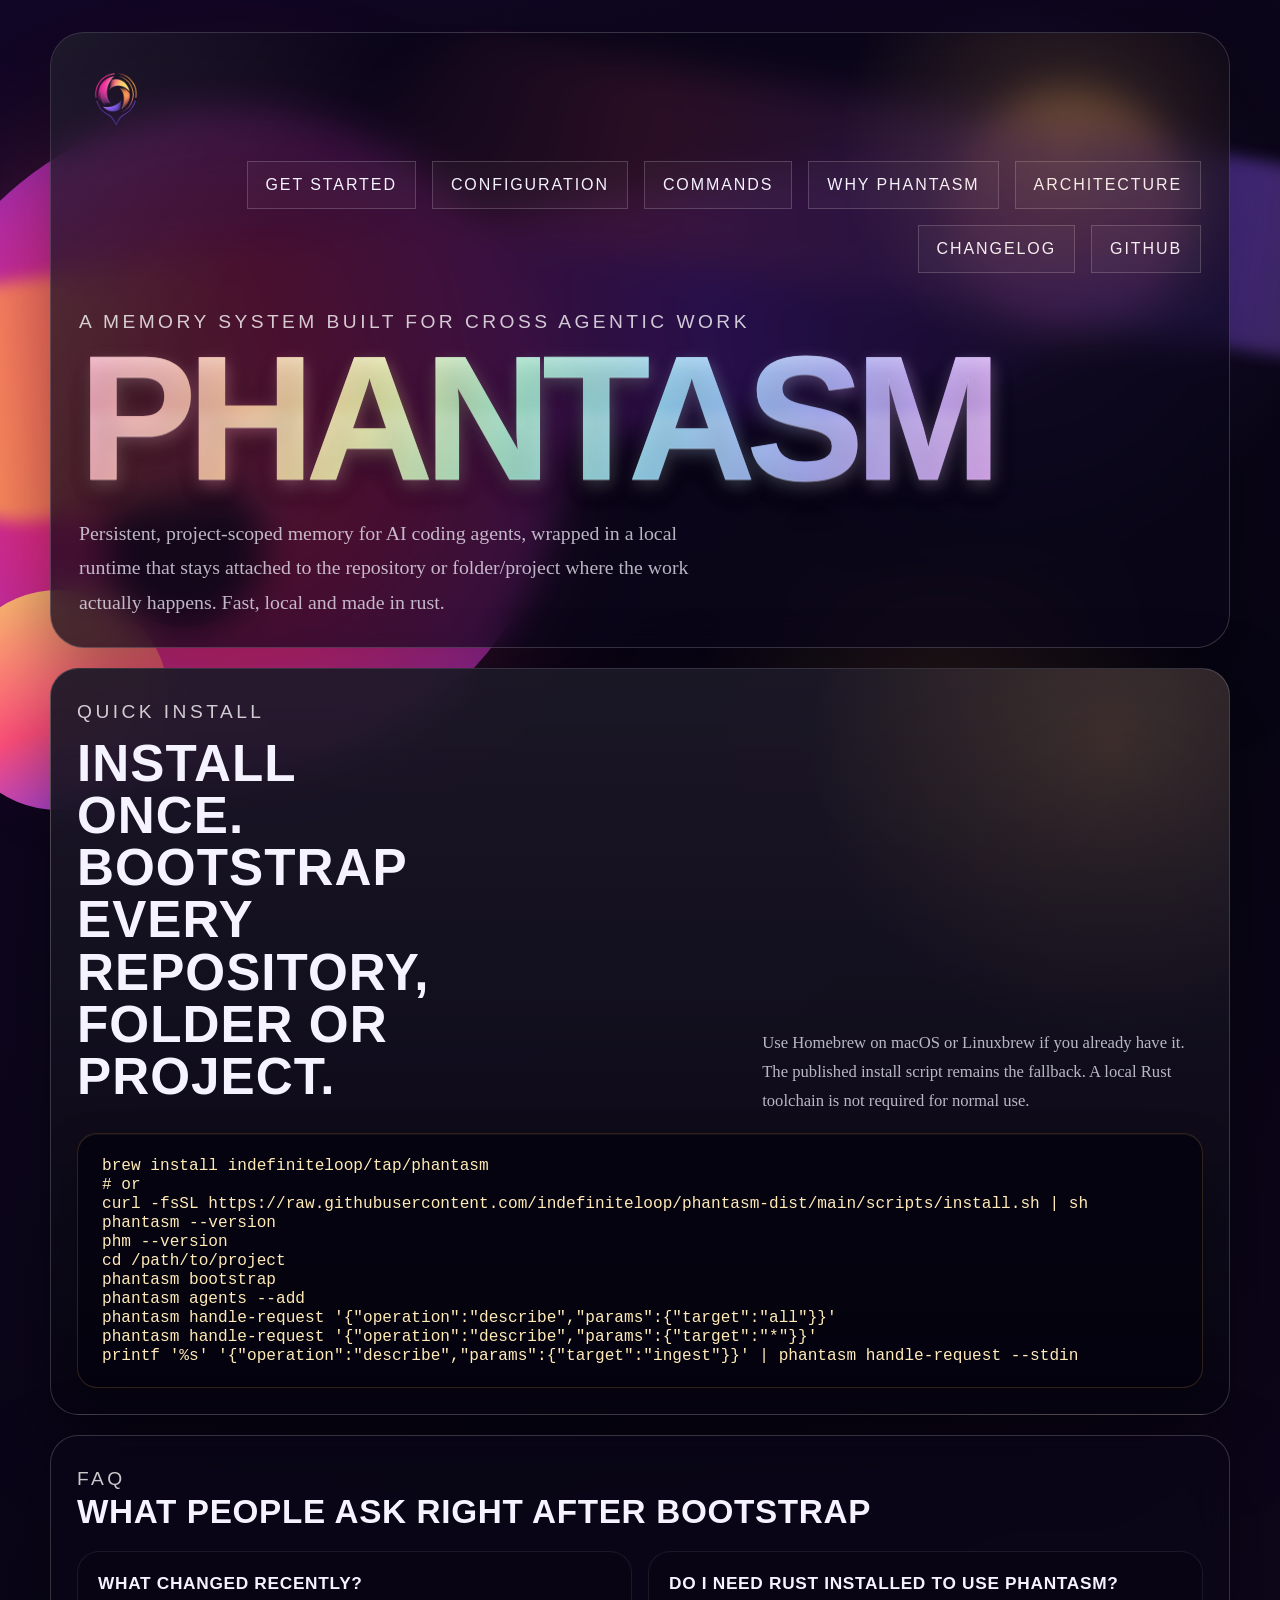
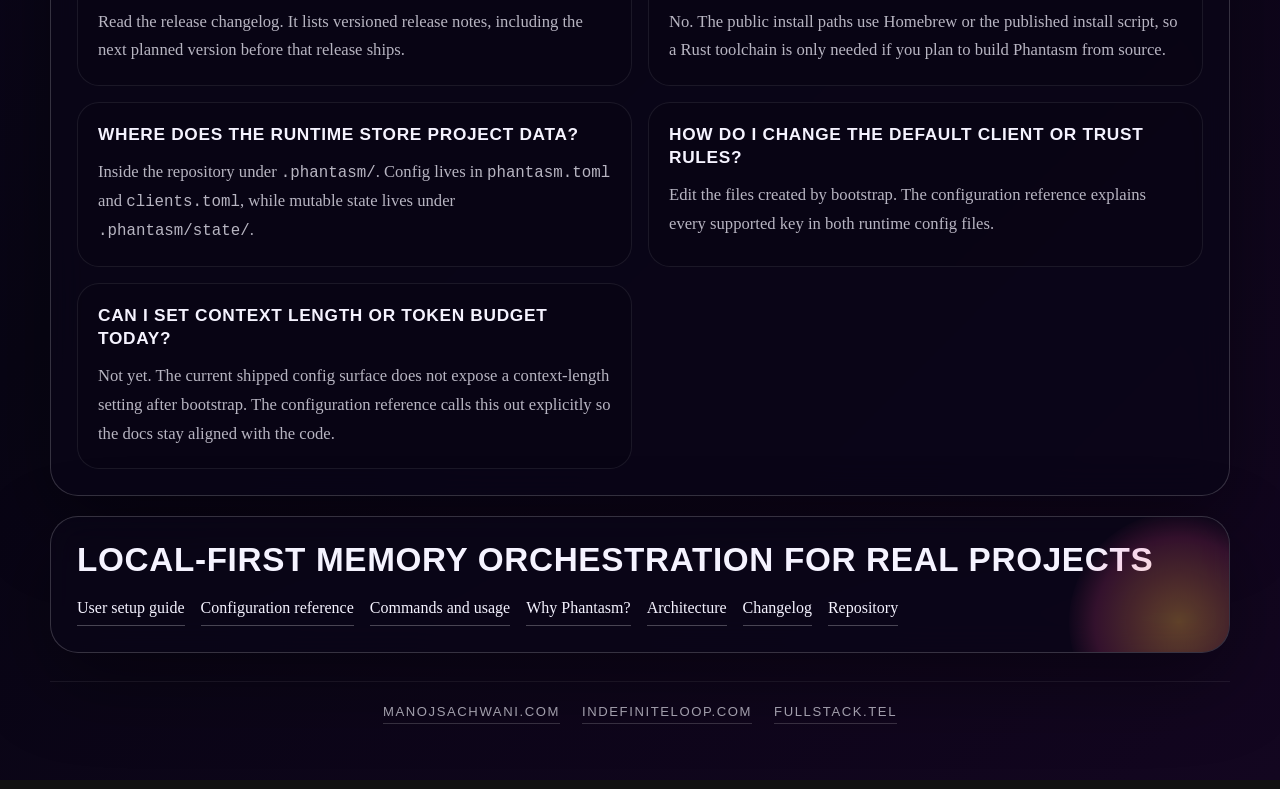
==== commit 18d2fbd3: "Sync public distribution from manojsachwani/phantasm@1756909b0edde67c2968a07ee6cbee26762fbd50" ====
--- a/site/index.html
+++ b/site/index.html
@@ -167,7 +167,8 @@
                             <h3>What changed recently?</h3>
                             <p>
                                 Read the <a href="./changelog.html">release changelog</a>.
-                                It lists versioned release notes and any queued unreleased changes.
+                                It lists versioned release notes, including the next planned
+                                version before that release ships.
                             </p>
                         </div>
                         <div class="faq-item">
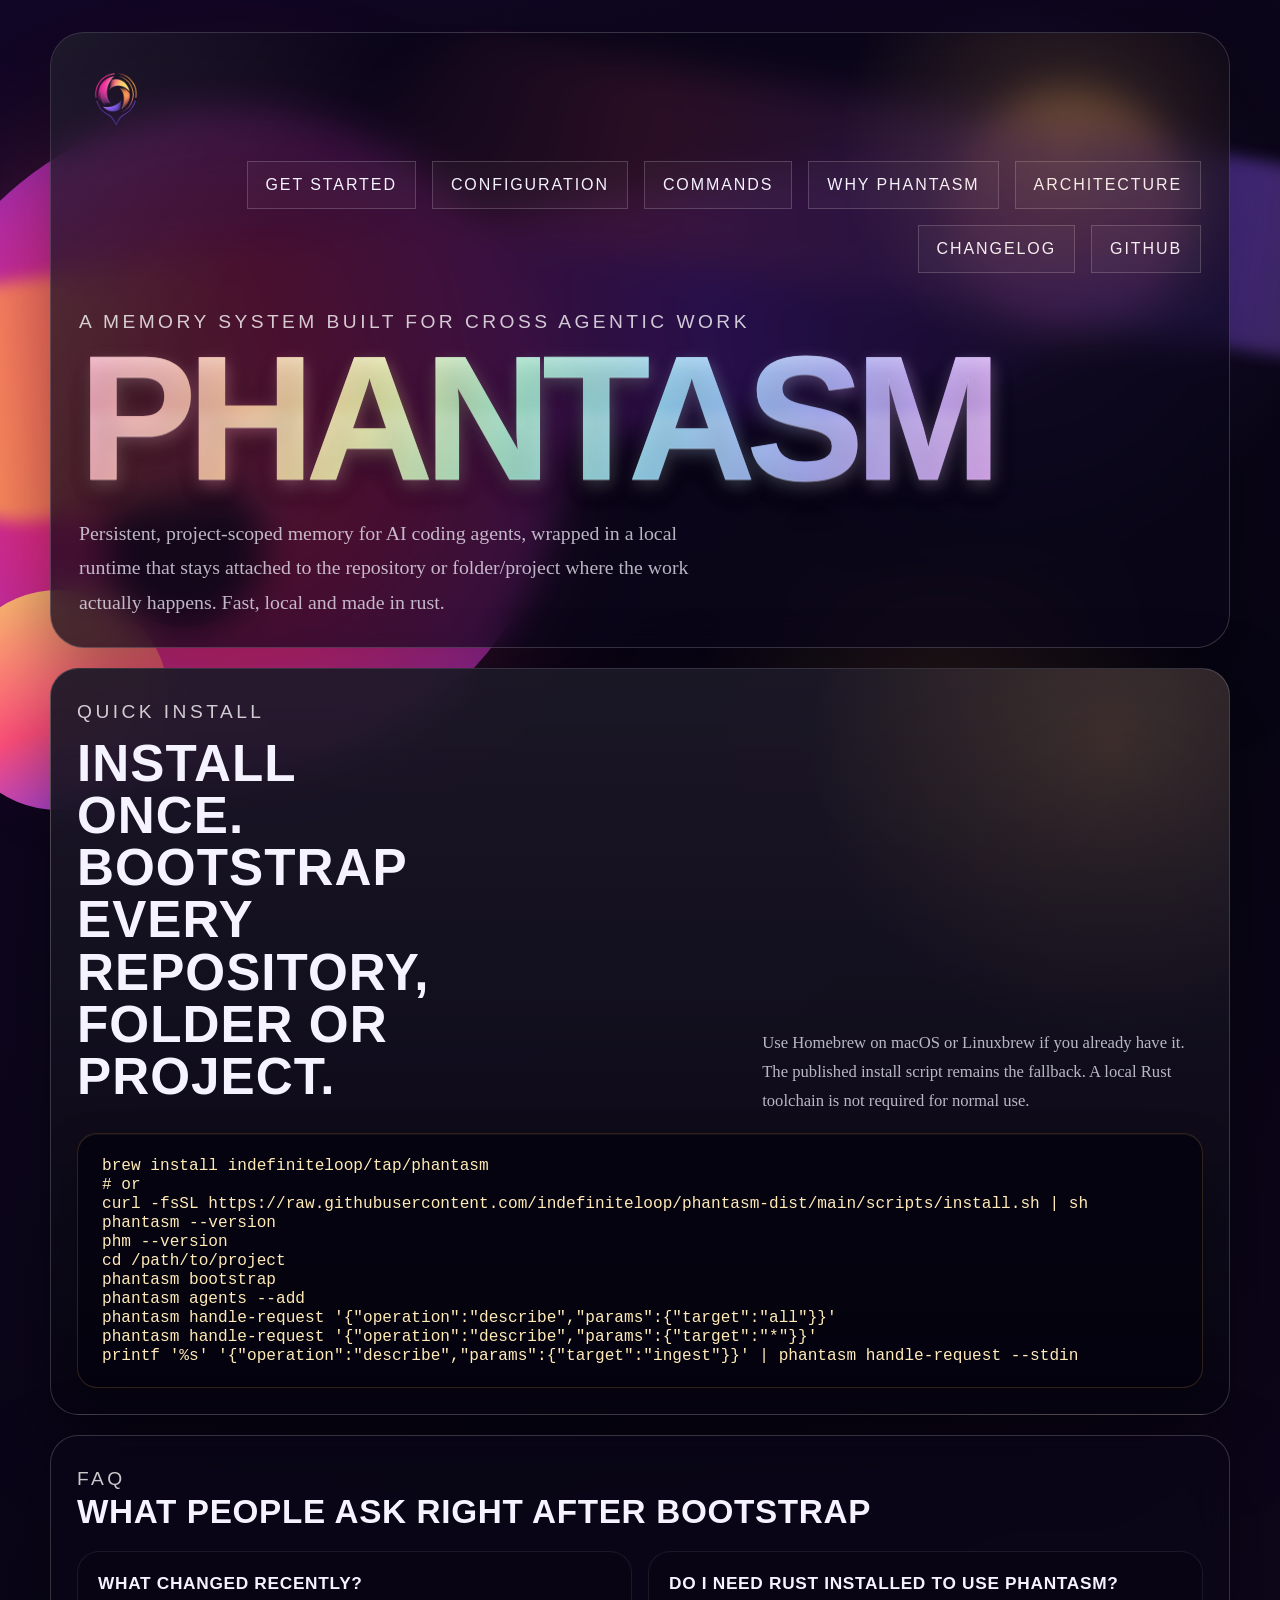
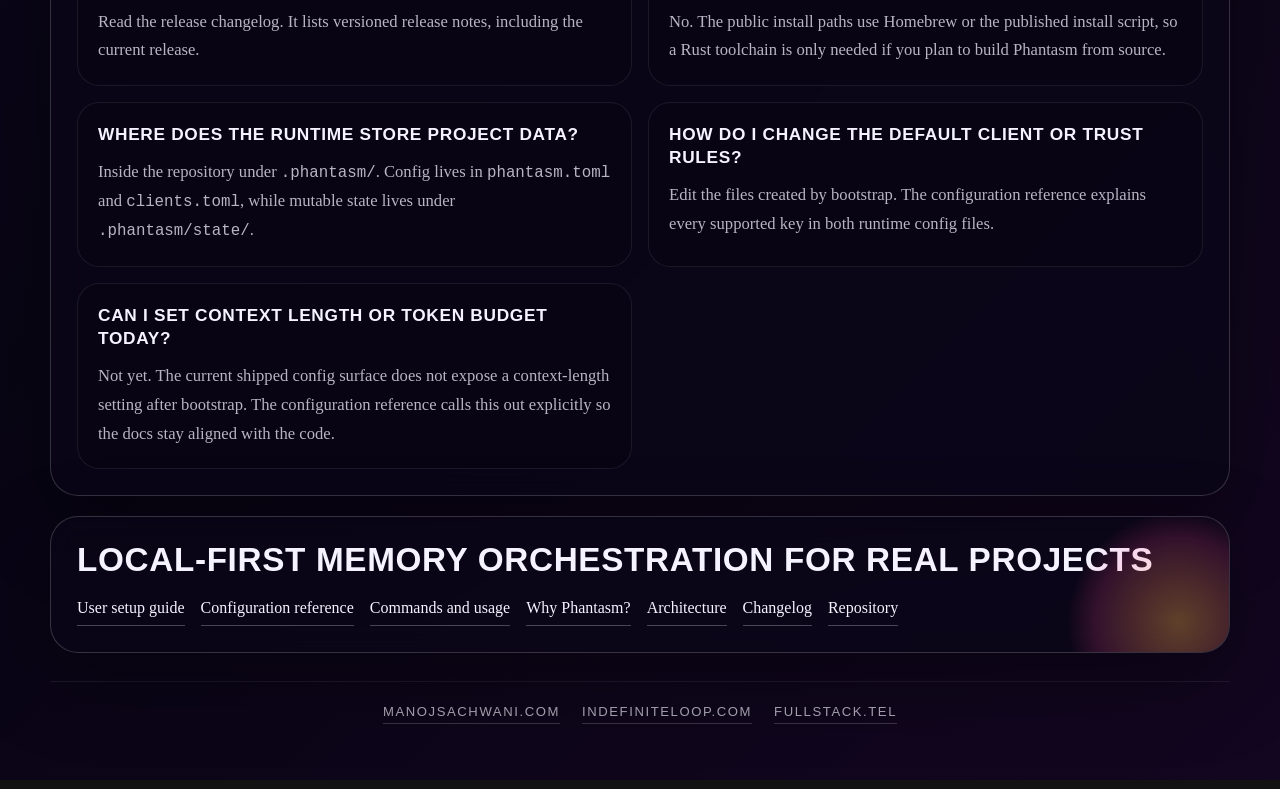
==== commit dab177dc: "Sync public distribution from manojsachwani/phantasm@d2f9d5095c52cd82cebeb2ce6e7de2190026b344" ====
--- a/site/index.html
+++ b/site/index.html
@@ -167,8 +167,8 @@
                             <h3>What changed recently?</h3>
                             <p>
                                 Read the <a href="./changelog.html">release changelog</a>.
-                                It lists versioned release notes, including the next planned
-                                version before that release ships.
+                                It lists versioned release notes, including the current
+                                release.
                             </p>
                         </div>
                         <div class="faq-item">
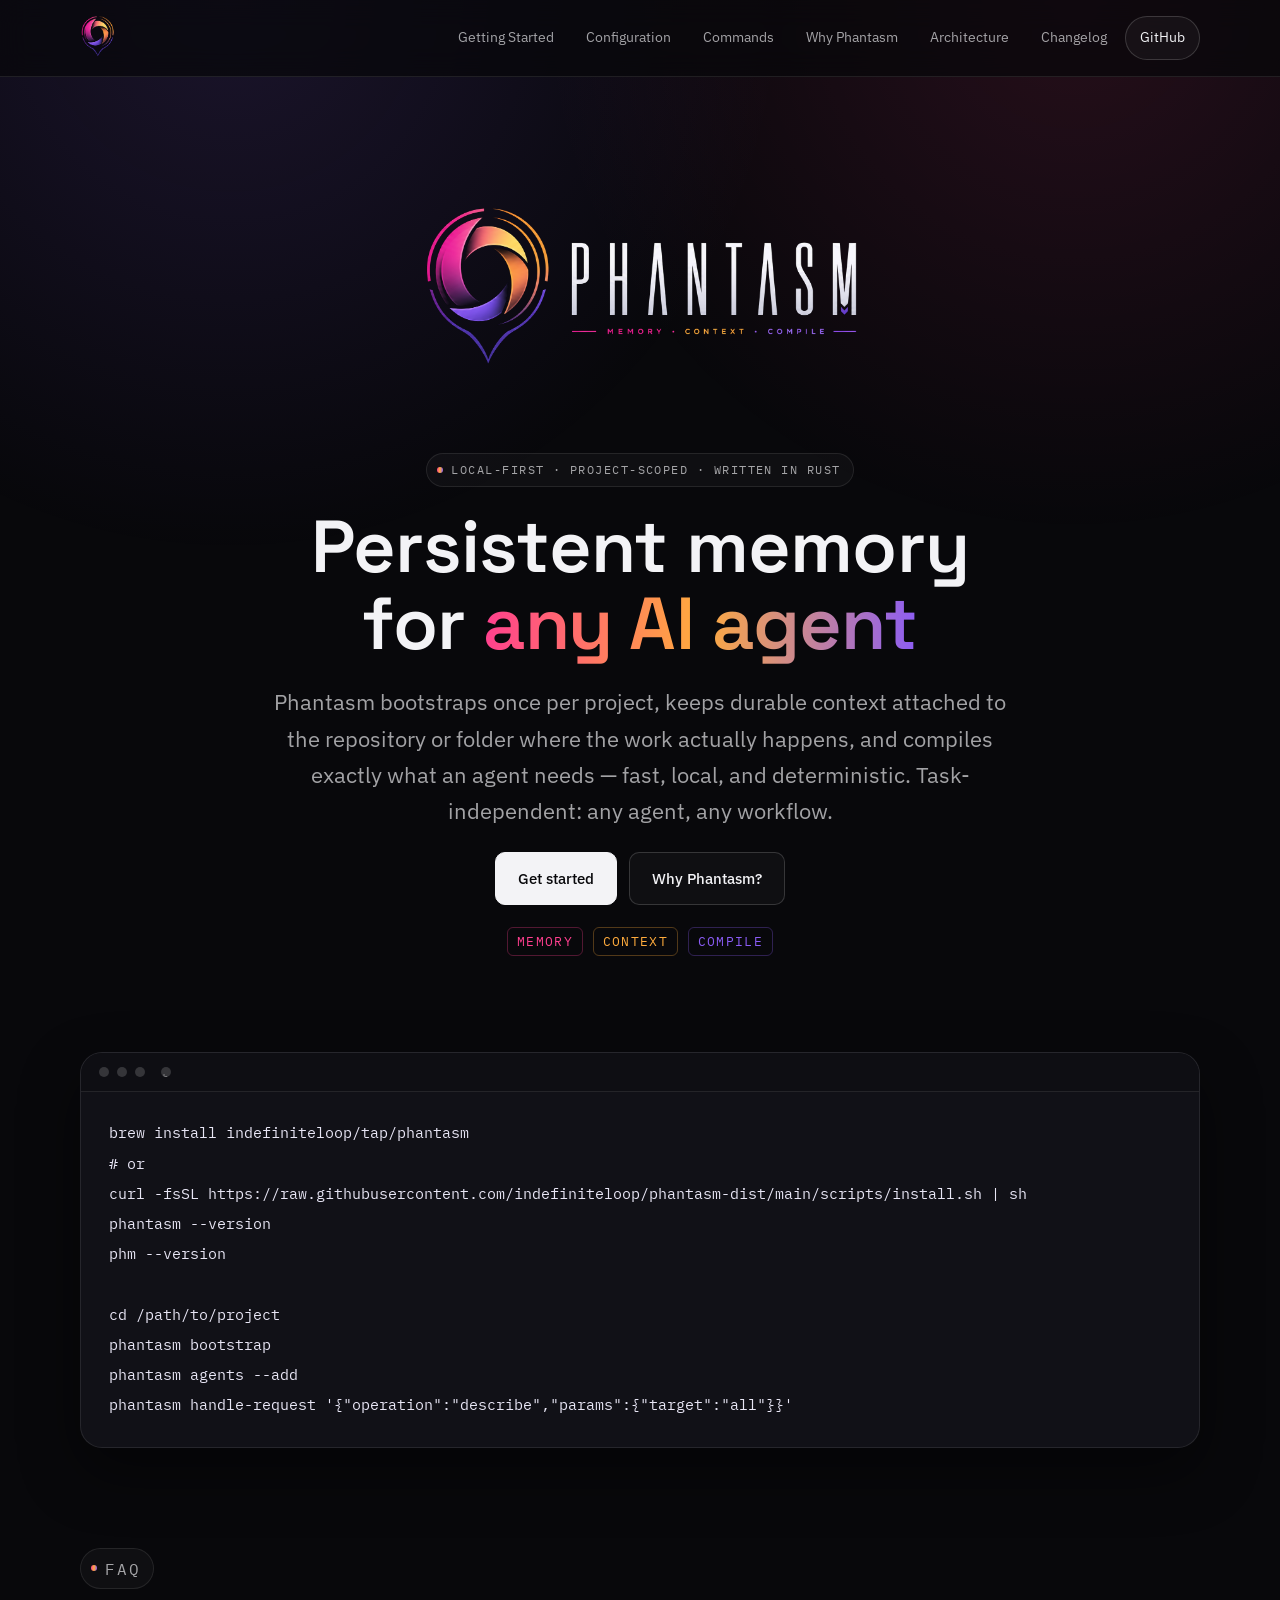
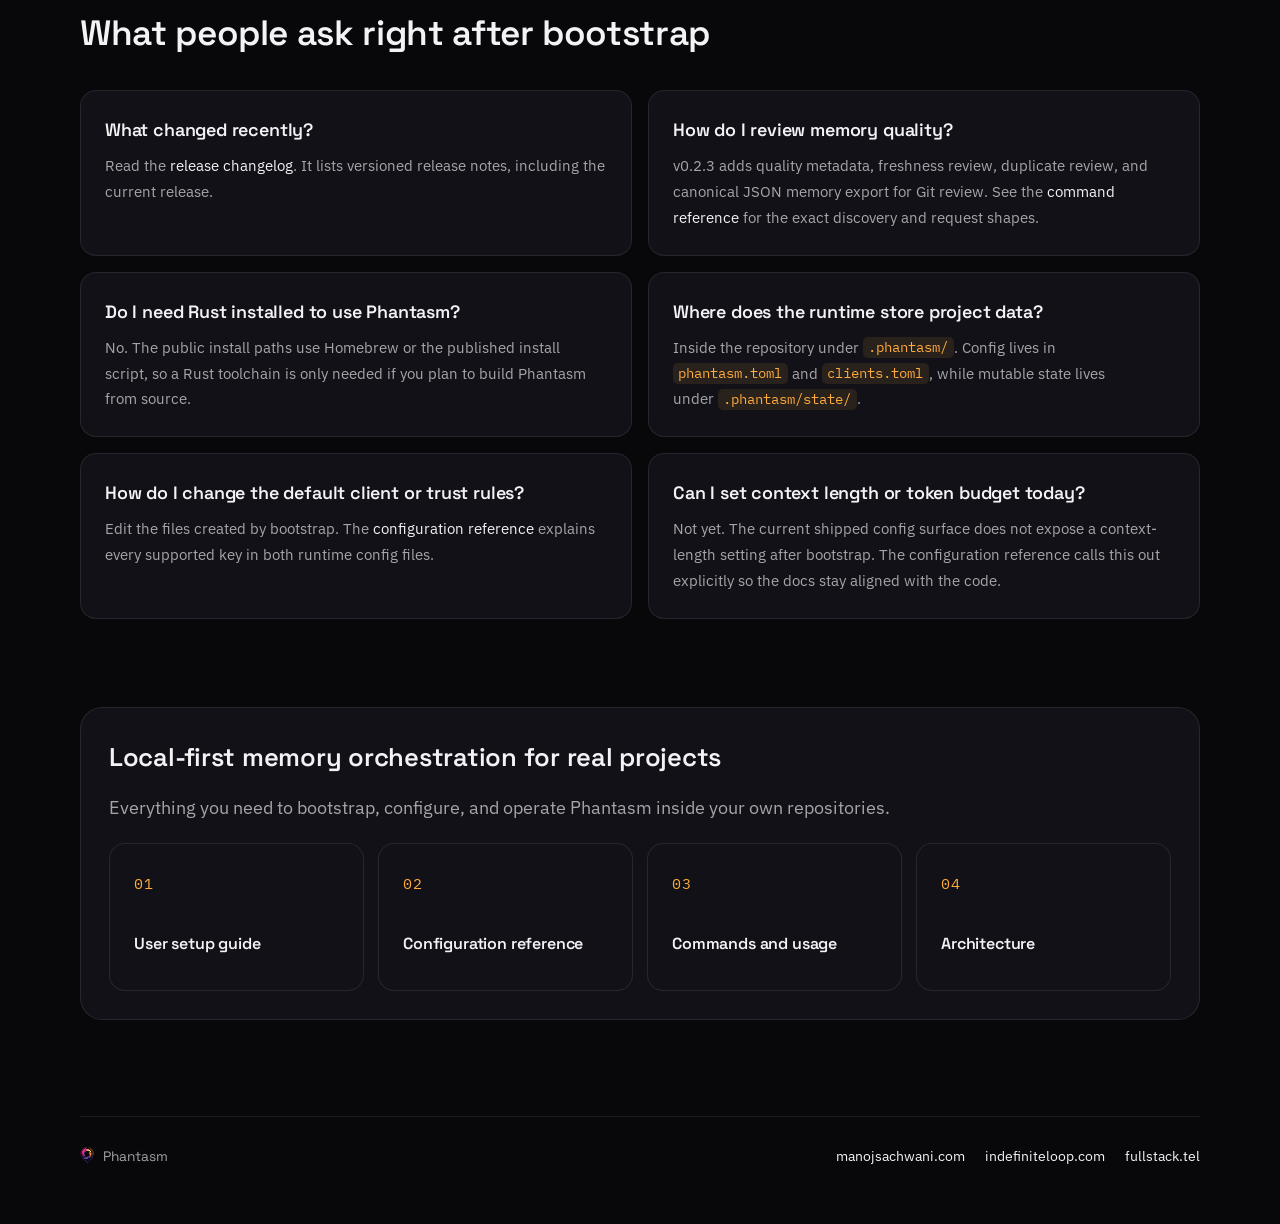
==== commit adc2ddc4: "Sync public distribution from manojsachwani/phantasm@4bb12d8302383d10d7b4baf9fec22c18183c58b4" ====
--- a/site/index.html
+++ b/site/index.html
@@ -4,35 +4,35 @@
         <meta charset="utf-8" />
         <meta name="viewport" content="width=device-width, initial-scale=1" />
         <title>
-            Phantasm | Project-Scoped Memory Runtime for AI Coding Agents
+            Phantasm | Project-Scoped Memory Runtime for AI Agents
         </title>
         <meta
             name="description"
-            content="Phantasm is a local, project-scoped memory runtime for AI coding agents. Bootstrap each project once, compile relevant context, and keep agent guidance tied to the codebase."
+            content="Phantasm is a local, project-scoped memory runtime for AI agents. Bootstrap each project once, compile relevant context, and keep agent guidance tied to the project."
         />
         <meta name="robots" content="index,follow,max-image-preview:large" />
         <meta name="author" content="Manoj Sachwani" />
-        <meta name="theme-color" content="#120726" />
+        <meta name="theme-color" content="#08080b" />
         <meta property="og:type" content="website" />
         <meta property="og:site_name" content="Phantasm" />
         <meta
             property="og:title"
-            content="Phantasm | Project-Scoped Memory Runtime for AI Coding Agents"
+            content="Phantasm | Project-Scoped Memory Runtime for AI Agents"
         />
         <meta
             property="og:description"
-            content="Local-first memory runtime for coding agents, with repository-scoped or project-scoped state, explicit runtime operations, and managed agent guidance."
+            content="Local-first memory runtime for AI agents, with repository-scoped state, explicit runtime operations, and managed agent guidance."
         />
         <meta property="og:image" content="/og/phantasm-og.svg" />
         <meta property="og:image:alt" content="Phantasm homepage preview" />
         <meta name="twitter:card" content="summary_large_image" />
         <meta
             name="twitter:title"
-            content="Phantasm | Project-Scoped Memory Runtime for AI Coding Agents"
+            content="Phantasm | Project-Scoped Memory Runtime for AI Agents"
         />
         <meta
             name="twitter:description"
-            content="Local-first memory runtime for coding agents, with repository-scoped state and managed agent guidance."
+            content="Local-first memory runtime for AI agents, with repository-scoped state and managed agent guidance."
         />
         <meta name="twitter:image" content="/og/phantasm-og.svg" />
         <script type="application/ld+json">
@@ -42,7 +42,7 @@
                 "name": "Phantasm",
                 "applicationCategory": "DeveloperApplication",
                 "operatingSystem": "macOS, Linux, Windows",
-                "description": "A project-scoped memory runtime for AI coding agents that keeps durable context, guidance, and runtime state attached to each repository.",
+                "description": "A project-scoped memory runtime for AI agents that keeps durable context, guidance, and runtime state attached to each repository or project — for coding and beyond.",
                 "url": "/",
                 "author": {
                     "@type": "Person",
@@ -57,226 +57,183 @@
                 ]
             }
         </script>
+        <link rel="preconnect" href="https://fonts.googleapis.com" />
+        <link rel="preconnect" href="https://fonts.gstatic.com" crossorigin />
+        <link
+            href="https://fonts.googleapis.com/css2?family=Space+Grotesk:wght@500;600;700&family=IBM+Plex+Sans:wght@400;500;600&family=IBM+Plex+Mono:wght@400;500&display=swap"
+            rel="stylesheet"
+        />
         <link rel="stylesheet" href="./styles.css" />
     </head>
-    <body class="landing-page">
-        <div class="page-ambient" aria-hidden="true">
-            <span class="orb orb-one"></span>
-            <span class="orb orb-two"></span>
-            <span class="orb orb-three"></span>
-            <span class="wave wave-one"></span>
-            <span class="wave wave-two"></span>
-            <span class="grid-glow"></span>
-        </div>
-
-        <main class="shell landing-shell">
-            <section class="hero-panel">
-                <nav class="masthead">
-                    <a class="brand" href="./index.html"
-                        ><img
-                            src="branding/phantasm-mark-transparent.png"
-                            width="60"
-                    /></a>
-                    <div class="masthead-links">
-                        <a href="./getting-started.html">Get Started</a>
-                        <a href="./configuration.html">Configuration</a>
-                        <a href="./commands.html">Commands</a>
-                        <a href="./why-phantasm.html">Why Phantasm</a>
-                        <a href="./architecture.html">Architecture</a>
-                        <a href="./changelog.html">Changelog</a>
-                        <a
-                            class="contact-link"
-                            href="https://github.com/indefiniteloop/phantasm-dist?utm_source=phatasm"
-                            target="_blank"
-                            >GitHub</a
-                        >
-                    </div>
-                </nav>
-
-                <div class="hero-layout">
-                    <div class="hero-copy">
-                        <p class="eyebrow">
-                            A MEMORY SYSTEM BUILT FOR CROSS AGENTIC WORK
-                        </p>
-                        <!--<p class="hero-kicker"></p>-->
-                        <h1 class="glass-title" data-text="PHANTASM">
-                            PHANTASM
-                        </h1>
-                        <p class="hero-lede">
-                            Persistent, project-scoped memory for AI coding
-                            agents, wrapped in a local runtime that stays
-                            attached to the repository or folder/project where
-                            the work actually happens. Fast, local and made in
-                            rust.
-                        </p>
-                        <!--<div class="hero-actions">
-                            <a
-                                class="button button-primary"
-                                href="./getting-started.html"
-                                >See the setup flow</a
-                            >
-                            <a
-                                class="button button-secondary"
-                                href="./why-phantasm.html"
-                                >Why Phantasm?</a
-                            >
-                        </div>-->
-                    </div>
-                </div>
-            </section>
-
-            <section class="install-spotlight" aria-label="Quick install">
-                <article class="install-panel install-panel-hero">
-                    <div class="install-heading">
-                        <div>
-                            <p class="eyebrow">Quick Install</p>
-                            <h2>
-                                Install once. Bootstrap every repository, folder
-                                or project.
-                            </h2>
-                        </div>
-                        <div>
-                            <p class="install-note">
-                                Use Homebrew on macOS or Linuxbrew if you already
-                                have it. The published install script remains the
-                                fallback. A local Rust toolchain is not required
-                                for normal use.
-                            </p>
-                        </div>
+    <body>
+        <nav class="nav">
+            <div class="nav-inner">
+                <a class="nav-brand" href="./index.html"
+                    ><img src="assets/phantasm-mark.png" alt="Phantasm" /></a
+                >
+                <div class="nav-links">
+                    <a href="./getting-started.html">Getting Started</a>
+                    <a href="./configuration.html">Configuration</a>
+                    <a href="./commands.html">Commands</a>
+                    <a href="./why-phantasm.html">Why Phantasm</a>
+                    <a href="./architecture.html">Architecture</a>
+                    <a href="./changelog.html">Changelog</a>
+                    <a
+                        class="nav-cta"
+                        href="https://github.com/indefiniteloop/phantasm-dist?utm_source=phatasm"
+                        target="_blank"
+                        >GitHub</a
+                    >
+                </div>
+            </div>
+        </nav>
+
+        <main class="shell">
+            <section class="hero">
+                <div class="hero-inner">
+                    <img class="hero-logo" src="assets/phantasm-lockup-transparent.png" alt="Phantasm — Memory, Context, Compile" />
+                    <p class="eyebrow">Local-first &middot; project-scoped &middot; written in Rust</p>
+                    <h1>
+                        Persistent memory<br />
+                        for <span class="accent">any AI agent</span>
+                    </h1>
+                    <p class="hero-lede">
+                        Phantasm bootstraps once per project, keeps durable
+                        context attached to the repository or folder where
+                        the work actually happens, and compiles exactly what
+                        an agent needs — fast, local, and deterministic.
+                        Task-independent: any agent, any workflow.
+                    </p>
+                    <div class="actions">
+                        <a class="btn btn-primary" href="./getting-started.html">Get started</a>
+                        <a class="btn btn-ghost" href="./why-phantasm.html">Why Phantasm?</a>
+                    </div>
+                    <div class="hero-tag">
+                        <span>Memory</span>
+                        <span>Context</span>
+                        <span>Compile</span>
+                    </div>
+                </div>
+            </section>
+
+            <section class="section" aria-label="Quick install">
+                <div class="code-window">
+                    <div class="code-window-bar">
+                        <span></span><span></span><span></span>
+                        <span class="code-window-label">terminal — bootstrap</span>
                     </div>
                     <pre><code>brew install indefiniteloop/tap/phantasm
 # or
 curl -fsSL https://raw.githubusercontent.com/indefiniteloop/phantasm-dist/main/scripts/install.sh | sh
 phantasm --version
 phm --version
+
 cd /path/to/project
 phantasm bootstrap
 phantasm agents --add
-phantasm handle-request '{"operation":"describe","params":{"target":"all"}}'
-phantasm handle-request '{"operation":"describe","params":{"target":"*"}}'
-printf '%s' '{"operation":"describe","params":{"target":"ingest"}}' | phantasm handle-request --stdin</code></pre>
-                </article>
-            </section>
-
-            <section class="faq-grid" aria-label="Frequently asked questions">
-                <article class="panel faq-panel">
+phantasm handle-request '{"operation":"describe","params":{"target":"all"}}'</code></pre>
+                </div>
+            </section>
+
+            <section class="section">
+                <div class="section-header">
                     <p class="eyebrow">FAQ</p>
                     <h2>What people ask right after bootstrap</h2>
-                    <div class="faq-list">
-                        <div class="faq-item">
-                            <h3>What changed recently?</h3>
-                            <p>
-                                Read the <a href="./changelog.html">release changelog</a>.
-                                It lists versioned release notes, including the current
-                                release.
-                            </p>
-                        </div>
-                        <div class="faq-item">
-                            <h3>Do I need Rust installed to use Phantasm?</h3>
-                            <p>
-                                No. The public install paths use Homebrew or the
-                                published install script, so a Rust toolchain is
-                                only needed if you plan to build Phantasm from
-                                source.
-                            </p>
-                        </div>
-                        <div class="faq-item">
-                            <h3>Where does the runtime store project data?</h3>
-                            <p>
-                                Inside the repository under
-                                <code>.phantasm/</code>. Config lives in
-                                <code>phantasm.toml</code> and
-                                <code>clients.toml</code>, while mutable state
-                                lives under <code>.phantasm/state/</code>.
-                            </p>
-                        </div>
-                        <div class="faq-item">
-                            <h3>
-                                How do I change the default client or trust
-                                rules?
-                            </h3>
-                            <p>
-                                Edit the files created by bootstrap. The
-                                <a href="./configuration.html"
-                                    >configuration reference</a
-                                >
-                                explains every supported key in both runtime
-                                config files.
-                            </p>
-                        </div>
-                        <div class="faq-item">
-                            <h3>
-                                Can I set context length or token budget today?
-                            </h3>
-                            <p>
-                                Not yet. The current shipped config surface does
-                                not expose a context-length setting after
-                                bootstrap. The configuration reference calls this
-                                out explicitly so the docs stay aligned with the
-                                code.
-                            </p>
-                        </div>
+                </div>
+                <div class="grid-2">
+                    <article class="card">
+                        <h3>What changed recently?</h3>
+                        <p>
+                            Read the <a href="./changelog.html">release changelog</a>.
+                            It lists versioned release notes, including the current
+                            release.
+                        </p>
+                    </article>
+                    <article class="card">
+                        <h3>How do I review memory quality?</h3>
+                        <p>
+                            v0.2.3 adds quality metadata, freshness review,
+                            duplicate review, and canonical JSON memory export
+                            for Git review. See the
+                            <a href="./commands.html">command reference</a>
+                            for the exact discovery and request shapes.
+                        </p>
+                    </article>
+                    <article class="card">
+                        <h3>Do I need Rust installed to use Phantasm?</h3>
+                        <p>
+                            No. The public install paths use Homebrew or the
+                            published install script, so a Rust toolchain is
+                            only needed if you plan to build Phantasm from
+                            source.
+                        </p>
+                    </article>
+                    <article class="card">
+                        <h3>Where does the runtime store project data?</h3>
+                        <p>
+                            Inside the repository under
+                            <code>.phantasm/</code>. Config lives in
+                            <code>phantasm.toml</code> and
+                            <code>clients.toml</code>, while mutable state
+                            lives under <code>.phantasm/state/</code>.
+                        </p>
+                    </article>
+                    <article class="card">
+                        <h3>How do I change the default client or trust rules?</h3>
+                        <p>
+                            Edit the files created by bootstrap. The
+                            <a href="./configuration.html">configuration reference</a>
+                            explains every supported key in both runtime
+                            config files.
+                        </p>
+                    </article>
+                    <article class="card">
+                        <h3>Can I set context length or token budget today?</h3>
+                        <p>
+                            Not yet. The current shipped config surface does
+                            not expose a context-length setting after
+                            bootstrap. The configuration reference calls this
+                            out explicitly so the docs stay aligned with the
+                            code.
+                        </p>
+                    </article>
+                </div>
+            </section>
+
+            <section class="section">
+                <article class="panel">
+                    <h2>Local-first memory orchestration for real projects</h2>
+                    <p>Everything you need to bootstrap, configure, and operate Phantasm inside your own repositories.</p>
+                    <div class="grid-4" style="margin-top: 20px;">
+                        <a class="card" href="./getting-started.html">
+                            <p class="card-num">01</p>
+                            <h3 style="font-size: 1rem;">User setup guide</h3>
+                        </a>
+                        <a class="card" href="./configuration.html">
+                            <p class="card-num">02</p>
+                            <h3 style="font-size: 1rem;">Configuration reference</h3>
+                        </a>
+                        <a class="card" href="./commands.html">
+                            <p class="card-num">03</p>
+                            <h3 style="font-size: 1rem;">Commands and usage</h3>
+                        </a>
+                        <a class="card" href="./architecture.html">
+                            <p class="card-num">04</p>
+                            <h3 style="font-size: 1rem;">Architecture</h3>
+                        </a>
                     </div>
                 </article>
             </section>
 
-            <!--<section class="feature-strip" aria-label="Highlights">
-                <article class="feature-card">
-                    <p class="card-label">01</p>
-                    <h2>Bootstrap per project</h2>
-                    <p>
-                        Run <code>phantasm bootstrap</code> in each repository to
-                        create a dedicated <code>.phantasm/</code> runtime.
-                    </p>
-                </article>
-                <article class="feature-card">
-                    <p class="card-label">02</p>
-                    <h2>Guide the agent</h2>
-                    <p>
-                        Use managed instruction blocks in <code>AGENTS.md</code>,
-                        <code>CLAUDE.md</code>, or any custom agent file.
-                    </p>
-                </article>
-            </section>-->
-
-            <section class="info-grid">
-                <article class="manifest-panel">
-                    <h2>Local-first memory orchestration for real projects</h2>
-
-                    <div class="manifest-links">
-                        <a href="./getting-started.html">User setup guide</a>
-                        <a href="./configuration.html"
-                            >Configuration reference</a
-                        >
-                        <a href="./commands.html">Commands and usage</a>
-                        <a href="./why-phantasm.html">Why Phantasm?</a>
-                        <a href="./architecture.html">Architecture</a>
-                        <a href="./changelog.html">Changelog</a>
-                        <a
-                            href="https://github.com/indefiniteloop/phantasm-dist?utm_source=phatasm"
-                            target="_blank"
-                            >Repository</a
-                        >
-                    </div>
-                </article>
-            </section>
-
             <footer class="site-footer">
-                <a
-                    href="https://manojsachwani.com?utm_source=phatasm"
-                    target="_blank"
-                    >manojsachwani.com</a
+                <a class="footer-brand" href="./index.html"
+                    ><img src="assets/phantasm-mark.png" alt="" />Phantasm</a
                 >
-                <a
-                    href="https://indefiniteloop.com?utm_source=phatasm"
-                    target="_blank"
-                    >indefiniteloop.com</a
-                >
-                <a
-                    href="https://fullstack.tel?utm_source=phatasm"
-                    target="_blank"
-                    >fullstack.tel</a
-                >
+                <div class="site-footer-links">
+                    <a href="https://manojsachwani.com?utm_source=phatasm" target="_blank">manojsachwani.com</a>
+                    <a href="https://indefiniteloop.com?utm_source=phatasm" target="_blank">indefiniteloop.com</a>
+                    <a href="https://fullstack.tel?utm_source=phatasm" target="_blank">fullstack.tel</a>
+                </div>
             </footer>
         </main>
     </body>
--- a/site/styles.css
+++ b/site/styles.css
@@ -1,16 +1,34 @@
+/* =====================================================================
+   Phantasm — design tokens
+   Single source of truth for color, type, spacing. Components below
+   consume tokens only; no page ever hardcodes a raw color or font.
+   ===================================================================== */
 :root {
-    --bg: #080514;
-    --bg-soft: #130a28;
-    --bg-panel: rgba(10, 6, 24, 0.74);
-    --bg-panel-strong: rgba(8, 4, 20, 0.92);
-    --line: rgba(255, 255, 255, 0.18);
-    --line-soft: rgba(255, 255, 255, 0.08);
-    --text: #f5f3ff;
-    --muted: rgba(245, 243, 255, 0.74);
-    --accent-hot: #ff4d94;
-    --accent-warm: #ffb14a;
-    --accent-cool: #8d61ff;
-    --shadow: 0 28px 80px rgba(0, 0, 0, 0.38);
+    --bg: #08080b;
+    --bg-raised: #0e0e13;
+    --bg-panel: #111117;
+    --bg-panel-soft: rgba(255, 255, 255, 0.03);
+    --border: rgba(255, 255, 255, 0.09);
+    --border-strong: rgba(255, 255, 255, 0.16);
+    --text: #f3f3f6;
+    --muted: rgba(243, 243, 246, 0.66);
+    --faint: rgba(243, 243, 246, 0.42);
+
+    --pink: #ff3f8f;
+    --amber: #ffab3d;
+    --violet: #8b5cf6;
+    --gradient: linear-gradient(92deg, var(--pink) 0%, var(--amber) 50%, var(--violet) 100%);
+
+    --radius-sm: 10px;
+    --radius-md: 16px;
+    --radius-lg: 22px;
+
+    --font-display: "Space Grotesk", "Avenir Next Condensed", sans-serif;
+    --font-body: "IBM Plex Sans", -apple-system, sans-serif;
+    --font-mono: "IBM Plex Mono", "SFMono-Regular", Menlo, Consolas, monospace;
+
+    --shadow: 0 24px 60px rgba(0, 0, 0, 0.45);
+    color-scheme: dark;
 }
 
 * {
@@ -18,26 +36,18 @@
 }
 
 html {
-    color-scheme: dark;
+    scroll-behavior: smooth;
 }
 
 body {
     margin: 0;
     min-height: 100vh;
-    font-family: "Iowan Old Style", Georgia, serif;
-    color: var(--text);
-    background:
-        radial-gradient(
-            circle at 20% 18%,
-            rgba(255, 83, 132, 0.18),
-            transparent 18rem
-        ),
-        radial-gradient(
-            circle at 80% 12%,
-            rgba(141, 97, 255, 0.22),
-            transparent 18rem
-        ),
-        linear-gradient(135deg, #120726 0%, #080514 54%, #130620 100%);
+    background: var(--bg);
+    color: var(--text);
+    font-family: var(--font-body);
+    font-size: 18px;
+    line-height: 1.68;
+    -webkit-font-smoothing: antialiased;
 }
 
 body::before {
@@ -45,887 +55,662 @@
     position: fixed;
     inset: 0;
     pointer-events: none;
-    background-image:
-        linear-gradient(rgba(255, 255, 255, 0.02) 1px, transparent 1px),
-        linear-gradient(90deg, rgba(255, 255, 255, 0.02) 1px, transparent 1px);
-    background-size: 72px 72px;
-    mask-image: radial-gradient(circle at center, black 45%, transparent 100%);
-    opacity: 0.5;
-}
-
+    z-index: 0;
+    background-image: radial-gradient(circle at 18% 0%, rgba(139, 92, 246, 0.14), transparent 40%),
+        radial-gradient(circle at 84% 0%, rgba(255, 63, 143, 0.12), transparent 38%);
+}
+
+a {
+    color: var(--text);
+    text-decoration: none;
+}
+
+a:hover {
+    color: var(--amber);
+}
+
+img {
+    display: block;
+    max-width: 100%;
+}
+
+h1, h2, h3 {
+    margin: 0;
+    font-family: var(--font-display);
+    font-weight: 600;
+    letter-spacing: -0.01em;
+    color: var(--text);
+    text-wrap: pretty;
+}
+
+p {
+    margin: 0;
+    color: var(--muted);
+    text-wrap: pretty;
+}
+
+code {
+    font-family: var(--font-mono);
+    font-size: 0.88em;
+    color: var(--amber);
+    background: rgba(255, 171, 61, 0.1);
+    padding: 0.1em 0.4em;
+    border-radius: 5px;
+}
+
+pre code {
+    background: none;
+    padding: 0;
+    color: inherit;
+}
+
+ul {
+    margin: 0;
+    padding: 0;
+}
+
+/* =====================================================================
+   Layout shell
+   ===================================================================== */
 .shell {
-    width: min(1180px, calc(100% - 32px));
-    margin: 0 auto;
-    padding: 24px 0 48px;
     position: relative;
     z-index: 1;
-}
-
-.landing-shell {
-    padding-top: 32px;
-}
-
-.page-ambient {
-    position: fixed;
-    inset: 0;
-    overflow: hidden;
-    pointer-events: none;
-}
-
-.orb,
-.wave,
-.grid-glow {
-    position: absolute;
-    display: block;
-}
-
-.orb {
-    border-radius: 50%;
-    filter: blur(0.5px);
-}
-
-.orb-one {
-    width: min(52vw, 780px);
-    aspect-ratio: 1;
-    left: -8vw;
-    top: 12vh;
-    background:
-        radial-gradient(
-            circle at 48% 44%,
-            rgba(255, 237, 196, 0.18),
-            transparent 18%
-        ),
-        radial-gradient(
-            circle at 50% 50%,
-            #ff5c90 0%,
-            #ff296d 28%,
-            #b92ca3 66%,
-            #5d2ecf 100%
-        );
-    box-shadow: 0 0 120px rgba(255, 65, 134, 0.26);
-}
-
-.orb-one::after {
-    content: "";
-    position: absolute;
-    width: 24%;
-    aspect-ratio: 1;
-    border-radius: 50%;
-    left: 31%;
-    top: 54%;
-    background: rgba(8, 5, 20, 0.82);
-}
-
-.orb-two {
-    width: min(20vw, 240px);
-    aspect-ratio: 1;
-    right: 7vw;
-    top: 10vh;
-    background: linear-gradient(180deg, #ffbf6d 0%, #ff437f 60%, #a433db 100%);
-}
-
-.orb-three {
-    width: min(18vw, 220px);
-    aspect-ratio: 1;
-    left: -4vw;
-    bottom: 10vh;
-    background: linear-gradient(160deg, #ffcd70 0%, #ff4f7b 58%, #8f41ff 100%);
-}
-
-.wave {
+    width: min(1120px, calc(100% - 40px));
+    margin: 0 auto;
+}
+
+.section {
+    margin-top: 88px;
+}
+
+.section-first {
+    margin-top: 56px;
+}
+
+.section-header {
+    max-width: 640px;
+    margin-bottom: 28px;
+}
+
+.section-header .eyebrow {
+    margin-bottom: 14px;
+}
+
+.section-header h2 {
+    font-size: clamp(1.6rem, 3vw, 2.2rem);
+}
+
+.section-header p {
+    margin-top: 12px;
+    font-size: 1.02rem;
+}
+
+/* =====================================================================
+   Nav
+   ===================================================================== */
+.nav {
+    position: sticky;
+    top: 0;
+    z-index: 40;
+    background: rgba(8, 8, 11, 0.72);
+    backdrop-filter: blur(14px);
+    border-bottom: 1px solid var(--border);
+}
+
+.nav-inner {
+    width: min(1120px, calc(100% - 40px));
+    margin: 0 auto;
+    display: flex;
+    align-items: center;
+    justify-content: space-between;
+    gap: 24px;
+    padding: 16px 0;
+}
+
+.nav-brand {
+    display: flex;
+    align-items: center;
+    gap: 10px;
+    font-family: var(--font-display);
+    font-weight: 600;
+    font-size: 1.02rem;
+    letter-spacing: 0.02em;
+    color: var(--text);
+}
+
+.nav-brand img {
+    height: 44px;
+    width: auto;
+}
+
+.nav-links {
+    display: flex;
+    align-items: center;
+    gap: 4px;
+    flex-wrap: wrap;
+}
+
+.nav-links a {
+    padding: 9px 14px;
     border-radius: 999px;
-    filter: blur(8px);
-    opacity: 0.86;
-}
-
-.wave-one {
-    width: 92vw;
-    height: 240px;
-    left: -8vw;
-    top: 24vh;
-    background: linear-gradient(
-        90deg,
-        #ffb44d 0%,
-        #ff2f71 32%,
-        #9036ff 70%,
-        rgba(144, 54, 255, 0.12) 100%
-    );
-    transform: rotate(-8deg);
-}
-
-.wave-two {
-    width: 84vw;
-    height: 190px;
-    right: -14vw;
-    top: 12vh;
-    background: linear-gradient(
-        90deg,
-        rgba(255, 80, 120, 0.08) 0%,
-        rgba(255, 80, 120, 0.58) 24%,
-        rgba(123, 74, 255, 0.78) 68%,
-        rgba(255, 177, 74, 0.14) 100%
-    );
-    transform: rotate(9deg);
-}
-
-.grid-glow {
-    inset: auto 0 0 auto;
-    width: 52vw;
-    height: 38vh;
-    background: radial-gradient(
-        circle at center,
-        rgba(255, 177, 74, 0.14),
-        transparent 70%
-    );
-}
-
-.hero-panel,
-.feature-card,
-.install-panel,
-.manifest-panel,
-.panel,
-.topnav a {
-    backdrop-filter: blur(18px);
-}
-
-.hero-panel,
-.panel,
-.install-panel,
-.manifest-panel {
-    background: var(--bg-panel);
-    border: 1px solid var(--line);
-    box-shadow: var(--shadow);
-}
-
-.hero-panel {
-    position: relative;
-    overflow: hidden;
-    padding: 28px;
-    border-radius: 34px;
-}
-
-.hero-panel::before {
-    content: "";
-    position: absolute;
-    inset: 0;
-    pointer-events: none;
-    background:
-        linear-gradient(125deg, rgba(255, 255, 255, 0.08), transparent 22%),
-        radial-gradient(
-            circle at 86% 18%,
-            rgba(255, 183, 74, 0.18),
-            transparent 20%
-        );
-}
-
-.masthead,
-.hero-layout,
-.feature-strip,
-.install-spotlight,
-.info-grid,
-.actions,
-.links,
-.topnav,
-.manifest-links,
-.masthead-links {
-    display: flex;
-    gap: 16px;
-    flex-wrap: wrap;
-}
-
-.masthead {
-    justify-content: space-between;
-    align-items: center;
-    margin-bottom: 32px;
-}
-
-.brand,
-.masthead-links a,
-.topnav a,
-.button {
+    font-size: 0.88rem;
+    color: var(--muted);
+    white-space: nowrap;
+}
+
+.nav-links a:hover {
+    color: var(--text);
+    background: var(--bg-panel-soft);
+}
+
+.nav-links a.is-current {
+    color: var(--text);
+    background: var(--bg-panel-soft);
+    border: 1px solid var(--border);
+}
+
+.nav-links a.nav-cta {
+    color: var(--text);
+    border: 1px solid var(--border-strong);
+    background: rgba(255, 255, 255, 0.04);
+}
+
+.nav-toggle {
+    display: none;
+}
+
+/* =====================================================================
+   Buttons + badges
+   ===================================================================== */
+.eyebrow {
+    display: inline-flex;
+    align-items: center;
+    gap: 8px;
+    margin: 0;
+    padding: 6px 12px 6px 10px;
+    border: 1px solid var(--border);
+    border-radius: 999px;
+    background: var(--bg-panel-soft);
+    font-family: var(--font-mono);
+    font-size: 0.76rem;
     text-transform: uppercase;
     letter-spacing: 0.12em;
-    font-family:
-        "Avenir Next Condensed", "Arial Narrow", "Helvetica Neue", sans-serif;
-}
-
-.brand {
-    font-size: 0.92rem;
-    font-weight: 700;
-    color: var(--text);
-}
-
-.masthead-links {
-    justify-content: flex-end;
-}
-
-.masthead-links a,
-.topnav a {
-    padding: 14px 18px;
-    border: 1px solid var(--line);
-    color: var(--text);
-    background: rgba(255, 255, 255, 0.03);
-}
-
-.contact-link {
-    background: rgba(255, 177, 74, 0.14);
-}
-
-.hero-layout {
-    align-items: flex-start;
-}
-
-.eyebrow,
-.hero-kicker,
-.card-label,
-.signal-label {
-    margin: 0;
-    text-transform: uppercase;
-    letter-spacing: 0.18em;
-    font-size: 0.8rem;
-    font-family:
-        "Avenir Next Condensed", "Arial Narrow", "Helvetica Neue", sans-serif;
-}
-.eyebrow {
-    font-size: 1.2rem;
-}
-
-.eyebrow,
-.hero-kicker,
-.signal-label {
-    color: rgba(255, 255, 255, 0.78);
-}
-
-.hero-copy {
-    width: min(100%, 860px);
-    position: relative;
-}
-
-.hero-kicker {
-    margin: 14px 0 10px;
-}
-
-h1,
-.display-title {
-    margin: 0;
-    line-height: 0.92;
-    font-weight: 800;
-    text-transform: uppercase;
-    font-family: Impact, Haettenschweiler, "Arial Narrow Bold", sans-serif;
-}
-
-h1 {
-    font-size: clamp(4.8rem, 16vw, 11rem);
-    letter-spacing: -0.05em;
-    text-shadow: 0 8px 28px rgba(0, 0, 0, 0.35);
-}
-
-.glass-title {
-    position: relative;
-    display: inline-block;
-    color: rgba(255, 255, 255, 0.6);
-    background:
-        linear-gradient(
-            180deg,
-            rgba(255, 255, 255, 0.48) 0%,
-            rgba(255, 255, 255, 0.14) 22%,
-            rgba(255, 255, 255, 0.04) 42%,
-            rgba(255, 255, 255, 0.16) 52%,
-            rgba(255, 255, 255, 0.03) 100%
-        ),
-        linear-gradient(
-            105deg,
-            rgba(255, 122, 169, 0.76) 0%,
-            rgba(255, 169, 98, 0.72) 18%,
-            rgba(242, 255, 118, 0.68) 32%,
-            rgba(106, 240, 182, 0.74) 47%,
-            rgba(85, 198, 255, 0.76) 64%,
-            rgba(118, 126, 255, 0.78) 80%,
-            rgba(221, 126, 255, 0.78) 100%
-        );
-    background-blend-mode: screen, normal;
+    color: var(--muted);
+}
+
+.eyebrow::before {
+    content: "";
+    width: 6px;
+    height: 6px;
+    border-radius: 50%;
+    background: var(--gradient);
+    flex-shrink: 0;
+}
+
+.btn {
+    display: inline-flex;
+    align-items: center;
+    justify-content: center;
+    gap: 8px;
+    padding: 13px 22px;
+    border-radius: var(--radius-sm);
+    font-family: var(--font-body);
+    font-weight: 500;
+    font-size: 0.94rem;
+    border: 1px solid var(--border-strong);
+    transition: border-color 0.15s ease, background 0.15s ease, transform 0.15s ease;
+}
+
+.btn:hover {
+    color: var(--text);
+    transform: translateY(-1px);
+}
+
+.btn-primary {
+    background: var(--text);
+    color: #08080b;
+    border-color: var(--text);
+}
+
+.btn-primary:hover {
+    color: #08080b;
+    background: #ffffff;
+}
+
+.btn-ghost {
+    background: var(--bg-panel-soft);
+    color: var(--text);
+}
+
+.btn-ghost:hover {
+    background: rgba(255, 255, 255, 0.07);
+}
+
+.actions {
+    display: flex;
+    gap: 12px;
+    flex-wrap: wrap;
+}
+
+/* =====================================================================
+   Hero (home)
+   ===================================================================== */
+.hero {
+    padding: 64px 0 8px;
+    text-align: center;
+}
+
+.hero-inner {
+    max-width: 760px;
+    margin: 0 auto;
+    display: flex;
+    flex-direction: column;
+    align-items: center;
+    gap: 22px;
+}
+
+.hero h1 {
+    font-size: clamp(2.6rem, 6.4vw, 4.6rem);
+    line-height: 1.04;
+}
+
+.hero h1 .accent {
+    background: var(--gradient);
     -webkit-background-clip: text;
     background-clip: text;
     -webkit-text-fill-color: transparent;
-    -webkit-text-stroke: 1px rgba(255, 255, 255, 0.18);
-    text-shadow:
-        0 0 1px rgba(255, 255, 255, 0.28),
-        0 10px 24px rgba(0, 0, 0, 0.16);
-}
-
-.glass-title::before,
-.glass-title::after {
-    content: attr(data-text);
-    position: absolute;
-    inset: 0;
-    z-index: -1;
-    pointer-events: none;
-}
-
-.glass-title::before {
-    color: transparent;
-    background:
-        radial-gradient(
-            circle at 16% 62%,
-            rgba(255, 82, 140, 0.46),
-            transparent 21%
-        ),
-        radial-gradient(
-            circle at 34% 42%,
-            rgba(255, 214, 92, 0.34),
-            transparent 16%
-        ),
-        radial-gradient(
-            circle at 54% 49%,
-            rgba(88, 229, 175, 0.32),
-            transparent 14%
-        ),
-        radial-gradient(
-            circle at 72% 44%,
-            rgba(95, 171, 255, 0.36),
-            transparent 17%
-        ),
-        radial-gradient(
-            circle at 90% 32%,
-            rgba(197, 122, 255, 0.42),
-            transparent 19%
-        );
-    -webkit-background-clip: text;
-    background-clip: text;
-    -webkit-text-fill-color: transparent;
-    filter: blur(8px) saturate(145%);
-    opacity: 0.78;
-    transform: translate(0.012em, 0.028em);
-}
-
-.glass-title::after {
-    color: transparent;
-    background:
-        linear-gradient(
-            180deg,
-            rgba(255, 255, 255, 0.62) 0%,
-            rgba(255, 255, 255, 0.1) 18%,
-            rgba(255, 255, 255, 0.02) 38%,
-            rgba(255, 255, 255, 0.22) 48%,
-            rgba(255, 255, 255, 0.04) 100%
-        ),
-        linear-gradient(
-            90deg,
-            rgba(255, 152, 194, 0.12) 0%,
-            rgba(255, 226, 146, 0.12) 28%,
-            rgba(137, 227, 255, 0.1) 66%,
-            rgba(193, 155, 255, 0.14) 100%
-        );
-    -webkit-background-clip: text;
-    background-clip: text;
-    -webkit-text-fill-color: transparent;
-    filter: blur(0.2px);
-    opacity: 0.86;
-    transform: translate(0, 0.004em);
-}
-
-h2 {
-    margin: 0 0 12px;
-    font-size: clamp(1.5rem, 2.6vw, 2.4rem);
-    line-height: 1.02;
-    font-family:
-        "Avenir Next Condensed", "Arial Narrow", "Helvetica Neue", sans-serif;
+}
+
+.hero-lede {
+    max-width: 46rem;
+    font-size: clamp(1.15rem, 1.8vw, 1.35rem);
+    color: var(--muted);
+}
+
+.hero-logo {
+    width: min(560px, 82vw);
+    height: auto;
+    margin: 6px 0 4px;
+}
+
+.hero-tag {
+    display: flex;
+    gap: 10px;
+    align-items: center;
+    font-family: var(--font-mono);
+    font-size: 0.8rem;
+    letter-spacing: 0.1em;
     text-transform: uppercase;
-    letter-spacing: 0.02em;
-}
-
-.hero-lede,
-p,
-li {
+    color: var(--faint);
+}
+
+.hero-tag span {
+    padding: 3px 9px;
+    border-radius: 6px;
+    border: 1px solid var(--border);
+}
+
+.hero-tag span:nth-child(1) { color: var(--pink); border-color: rgba(255, 63, 143, 0.3); }
+.hero-tag span:nth-child(2) { color: var(--amber); border-color: rgba(255, 171, 61, 0.3); }
+.hero-tag span:nth-child(3) { color: var(--violet); border-color: rgba(139, 92, 246, 0.3); }
+
+/* =====================================================================
+   Code window (terminal chrome)
+   ===================================================================== */
+.code-window {
+    position: relative;
+    border-radius: var(--radius-lg);
+    border: 1px solid var(--border);
+    background: var(--bg-panel);
+    box-shadow: var(--shadow);
+    overflow: hidden;
+    text-align: left;
+}
+
+.code-window-bar {
+    display: flex;
+    align-items: center;
+    flex-wrap: nowrap;
+    gap: 8px;
+    padding: 14px 18px;
+    border-bottom: 1px solid var(--border);
+    background: var(--bg-raised);
+}
+
+.code-window-bar span {
+    flex: 0 0 auto;
+    width: 10px;
+    height: 10px;
+    border-radius: 50%;
+    background: var(--border-strong);
+}
+
+.code-window-label {
+    margin-left: 8px;
+    flex: 1 1 auto;
+    min-width: 0;
+    white-space: nowrap;
+    overflow: hidden;
+    text-overflow: ellipsis;
+    font-family: var(--font-mono);
+    font-size: 0.78rem;
+    color: var(--faint);
+}
+
+.code-window pre {
     margin: 0;
-    color: var(--muted);
-    font-size: 1.04rem;
-    line-height: 1.72;
-}
-
-.hero-lede {
-    max-width: 40rem;
+    padding: 26px 28px;
+    overflow-x: auto;
+    background: none;
+    border: none;
+    border-radius: 0;
+    box-shadow: none;
+}
+
+.code-window pre code {
+    font-size: 0.92rem;
+    line-height: 1.75;
+    color: #e8e6f5;
+}
+
+/* =====================================================================
+   Generic panel/card + grids
+   ===================================================================== */
+.panel {
+    padding: 28px;
+    border-radius: var(--radius-lg);
+    border: 1px solid var(--border);
+    background: var(--bg-panel);
+}
+
+.panel + .panel {
     margin-top: 16px;
-    font-size: clamp(1.2rem, 2vw, 1.24rem);
-}
-
-.hero-actions {
-    display: grid;
-    gap: 12px;
-    margin-top: 28px;
-}
-
-a {
-    color: inherit;
-    text-decoration: none;
-}
-
-.button {
-    display: inline-flex;
-    align-items: center;
-    justify-content: center;
-    min-width: 280px;
-    padding: 16px 22px;
-    border: 1px solid var(--line);
-}
-
-.button-primary {
-    background: rgba(255, 255, 255, 0.06);
-}
-
-.button-secondary {
-    background: linear-gradient(
-        90deg,
-        rgba(255, 177, 74, 0.2),
-        rgba(255, 77, 148, 0.16)
-    );
-}
-
-.feature-strip,
-.install-spotlight,
-.info-grid,
-.faq-grid {
-    margin-top: 20px;
-}
-
-.feature-card,
-.install-panel,
-.manifest-panel,
-.panel {
-    border-radius: 28px;
-}
-
-.feature-strip {
-    align-items: stretch;
-}
-
-.feature-card {
-    flex: 1 1 260px;
-    padding: 24px;
-    border: 1px solid var(--line-soft);
-    background: linear-gradient(
-        180deg,
-        rgba(255, 255, 255, 0.1),
-        rgba(9, 6, 22, 0.68)
-    );
-    box-shadow: var(--shadow);
-}
-
-.card-label {
-    margin-bottom: 18px;
-    color: rgba(255, 177, 74, 0.88);
-}
-
-.install-spotlight {
-    display: block;
-}
-
-.info-grid {
-    display: grid;
-    grid-template-columns: minmax(0, 1fr);
-}
-
-.install-panel,
-.manifest-panel,
-.panel {
-    padding: 26px;
-}
-
-.install-panel-hero {
-    background:
-        linear-gradient(180deg, rgba(255, 255, 255, 0.08), rgba(8, 5, 20, 0.92)),
-        radial-gradient(
-            circle at 90% 10%,
-            rgba(255, 177, 74, 0.16),
-            transparent 24%
-        ),
-        var(--bg-panel-strong);
-}
-
-.install-heading {
-    display: grid;
-    grid-template-columns: minmax(0, 1.2fr) minmax(0, 0.8fr);
-    gap: 24px;
-    align-items: end;
-    margin-bottom: 18px;
-}
-
-.install-panel-hero h2 {
-    font-size: clamp(2rem, 4vw, 3.8rem);
-    max-width: 11ch;
-    margin-top: 10px;
-}
-
-.install-note {
-    max-width: 30rem;
-}
-
-.manifest-panel {
-    position: relative;
-    overflow: hidden;
-}
-
-.manifest-panel::after {
-    content: "";
-    position: absolute;
-    width: 220px;
-    height: 220px;
-    right: -60px;
-    bottom: -80px;
-    border-radius: 50%;
-    background: radial-gradient(
-        circle,
-        rgba(255, 177, 74, 0.46),
-        rgba(255, 77, 148, 0.22) 54%,
-        transparent 72%
-    );
-    opacity: 0.76;
-}
-
-.manifest-links,
-.links {
-    margin-top: 22px;
-}
-
-.manifest-links a,
-.links a {
-    padding-bottom: 8px;
-    border-bottom: 1px solid rgba(255, 255, 255, 0.26);
-}
-
-pre {
-    overflow-x: auto;
-    margin: 0;
-    padding: 22px 24px;
-    border-radius: 20px;
-    border: 1px solid rgba(255, 255, 255, 0.14);
-    background: rgba(4, 3, 14, 0.88);
-    color: #ffeab8;
-    box-shadow: inset 0 1px 0 rgba(255, 255, 255, 0.05);
-}
-
-.install-panel-hero pre {
-    font-size: 1.06rem;
-    border-color: rgba(255, 177, 74, 0.18);
-    box-shadow:
-        inset 0 1px 0 rgba(255, 255, 255, 0.05),
-        0 18px 40px rgba(0, 0, 0, 0.26);
-}
-
-code {
-    font-family: "SFMono-Regular", Menlo, Consolas, monospace;
-    font-size: 0.95em;
-}
-
-.page-header {
-    margin: 24px 0 18px;
-}
-
-.page-header-wide {
-    max-width: 70rem;
-}
-
-.page-header h1 {
-    font-size: clamp(3rem, 10vw, 6.5rem);
-    margin-top: 10px;
-}
-
-.page-lede {
-    max-width: 48rem;
-    margin-top: 14px;
-    font-size: 1.12rem;
-}
-
-.topnav {
-    margin-top: 8px;
-}
-
-.panel {
-    margin-top: 16px;
-}
-
+}
+
+.panel h2 {
+    font-size: clamp(1.3rem, 2.2vw, 1.6rem);
+    margin-bottom: 14px;
+}
+
+.panel h3 {
+    font-size: 1rem;
+    margin: 20px 0 8px;
+    color: var(--text);
+}
+
+.panel h3:first-child {
+    margin-top: 0;
+}
+
+.panel p + p,
 .panel p + pre,
 .panel pre + p,
-.panel p + p {
+.panel p + ul,
+.panel ul + h3,
+.panel ul + p {
+    margin-top: 12px;
+}
+
+pre {
+    margin: 0;
+    padding: 20px 22px;
+    overflow-x: auto;
+    border-radius: var(--radius-md);
+    border: 1px solid var(--border);
+    background: var(--bg-raised);
+    color: #e8e6f5;
+}
+
+.grid-2 { display: grid; grid-template-columns: repeat(2, minmax(0, 1fr)); gap: 16px; }
+.grid-3 { display: grid; grid-template-columns: repeat(3, minmax(0, 1fr)); gap: 16px; }
+.grid-4 { display: grid; grid-template-columns: repeat(4, minmax(0, 1fr)); gap: 14px; }
+
+.card {
+    padding: 24px;
+    border-radius: var(--radius-md);
+    border: 1px solid var(--border);
+    background: var(--bg-panel);
+}
+
+.card-num {
+    display: inline-block;
+    margin-bottom: 14px;
+    font-family: var(--font-mono);
+    font-size: 0.82rem;
+    letter-spacing: 0.06em;
+    color: var(--amber);
+}
+
+.card h2, .card h3 {
+    font-size: 1.12rem;
+    margin-bottom: 8px;
+}
+
+.card p {
+    font-size: 0.96rem;
+}
+
+.card ul {
+    margin-top: 12px;
+    padding-left: 18px;
+    color: var(--muted);
+}
+
+.card ul li {
+    font-size: 0.94rem;
+}
+
+.card ul li + li {
+    margin-top: 8px;
+}
+
+.card .source-line {
     margin-top: 14px;
-}
-
-.note {
-    margin-top: 12px;
-}
-
-.site-footer {
-    display: flex;
-    gap: 22px;
-    flex-wrap: wrap;
-    justify-content: center;
-    margin-top: 28px;
-    padding: 22px 0 8px;
-    border-top: 1px solid rgba(255, 255, 255, 0.08);
-    font-family:
-        "Avenir Next Condensed", "Arial Narrow", "Helvetica Neue", sans-serif;
+    font-size: 0.84rem;
+    color: var(--faint);
+}
+
+.card .source-line a {
+    border-bottom: 1px solid var(--border-strong);
+}
+
+/* list used inside panels for changelog etc. */
+.list-tight {
+    padding-left: 18px;
+    color: var(--muted);
+}
+
+.list-tight li + li {
+    margin-top: 8px;
+}
+
+.list-tight li {
+    font-size: 0.96rem;
+}
+
+/* =====================================================================
+   Matrix / comparison table
+   ===================================================================== */
+.matrix-table {
+    margin-top: 4px;
+    border: 1px solid var(--border);
+    border-radius: var(--radius-md);
+    overflow: hidden;
+}
+
+.matrix-row {
+    display: grid;
+    grid-template-columns: minmax(200px, 1.2fr) repeat(3, minmax(0, 1fr));
+    background: var(--bg-raised);
+}
+
+.matrix-row + .matrix-row {
+    border-top: 1px solid var(--border);
+}
+
+.matrix-row > div {
+    padding: 15px 18px;
+    font-size: 0.92rem;
+    line-height: 1.55;
+    color: var(--muted);
+}
+
+.matrix-head {
+    background: var(--bg-panel);
+}
+
+.matrix-head > div {
+    font-family: var(--font-mono);
     text-transform: uppercase;
-    letter-spacing: 0.12em;
-    font-size: 0.82rem;
-    color: rgba(245, 243, 255, 0.7);
-}
-
-.site-footer a {
-    padding-bottom: 4px;
-    border-bottom: 1px solid rgba(255, 255, 255, 0.18);
-}
-
-.compare-hero,
-.matrix-panel,
-.reason-panel,
-.architecture-panel {
-    position: relative;
-    overflow: hidden;
-}
-
-.compare-intro,
-.reasons-grid {
-    display: grid;
-    gap: 24px;
-}
-
-.compare-intro {
-    grid-template-columns: minmax(0, 0.95fr) minmax(0, 1.05fr);
-    align-items: end;
-}
-
-.compare-grid {
-    display: grid;
-    grid-template-columns: repeat(3, minmax(0, 1fr));
-    gap: 16px;
-    margin-top: 16px;
-}
-
-.faq-list {
-    display: grid;
-    grid-template-columns: repeat(2, minmax(0, 1fr));
-    gap: 16px;
-    margin-top: 22px;
-}
-
-.faq-item {
-    padding: 20px;
-    border-radius: 22px;
-    border: 1px solid rgba(255, 255, 255, 0.08);
-    background: rgba(8, 5, 20, 0.42);
-}
-
-.faq-item h3 {
-    margin: 0 0 12px;
-    font-size: 1.08rem;
-    line-height: 1.35;
-    font-family:
-        "Avenir Next Condensed", "Arial Narrow", "Helvetica Neue", sans-serif;
-    text-transform: uppercase;
-    letter-spacing: 0.04em;
-}
-
-.stack-grid {
-    display: grid;
-    grid-template-columns: repeat(2, minmax(0, 1fr));
-    gap: 16px;
-    margin-top: 16px;
-}
-
-.compare-card {
-    padding: 24px;
-    border-radius: 28px;
-    border: 1px solid var(--line-soft);
-    background: linear-gradient(
-        180deg,
-        rgba(255, 255, 255, 0.08),
-        rgba(9, 6, 22, 0.72)
-    );
-    box-shadow: var(--shadow);
-}
-
-.stack-card {
-    padding: 24px;
-    border-radius: 28px;
-    border: 1px solid var(--line-soft);
-    background: linear-gradient(
-        180deg,
-        rgba(255, 255, 255, 0.08),
-        rgba(9, 6, 22, 0.72)
-    );
-    box-shadow: var(--shadow);
-}
-
-.compare-list {
-    margin: 16px 0 0;
-    padding-left: 20px;
-    color: var(--muted);
-}
-
-.compare-list li + li {
-    margin-top: 10px;
-}
-
-.source-line {
-    margin-top: 18px;
-    font-size: 0.94rem;
-    color: rgba(245, 243, 255, 0.68);
-}
-
-.source-line a {
-    border-bottom: 1px solid rgba(255, 255, 255, 0.22);
-}
-
+    letter-spacing: 0.08em;
+    font-size: 0.74rem;
+    color: var(--text);
+}
+
+/* =====================================================================
+   Flow steps
+   ===================================================================== */
 .flow-steps {
     display: grid;
     grid-template-columns: repeat(4, minmax(0, 1fr));
     gap: 14px;
-    margin-top: 20px;
 }
 
 .flow-step {
-    padding: 18px;
-    border-radius: 20px;
-    border: 1px solid rgba(255, 255, 255, 0.08);
-    background: rgba(8, 5, 20, 0.42);
+    padding: 20px;
+    border-radius: var(--radius-md);
+    border: 1px solid var(--border);
+    background: var(--bg-raised);
 }
 
 .flow-step span {
     display: inline-flex;
-    width: 34px;
-    height: 34px;
+    width: 30px;
+    height: 30px;
     align-items: center;
     justify-content: center;
     margin-bottom: 12px;
     border-radius: 999px;
-    border: 1px solid rgba(255, 255, 255, 0.18);
-    font-family:
-        "Avenir Next Condensed", "Arial Narrow", "Helvetica Neue", sans-serif;
-    color: rgba(255, 177, 74, 0.92);
-}
-
-.matrix-table {
-    margin-top: 20px;
-    border: 1px solid rgba(255, 255, 255, 0.12);
-    border-radius: 22px;
-    overflow: hidden;
-}
-
-.matrix-row {
-    display: grid;
-    grid-template-columns: minmax(220px, 1.2fr) repeat(3, minmax(0, 1fr));
-    background: rgba(8, 5, 20, 0.46);
-}
-
-.matrix-row + .matrix-row {
-    border-top: 1px solid rgba(255, 255, 255, 0.08);
-}
-
-.matrix-row > div {
-    padding: 16px 18px;
-    line-height: 1.55;
-}
-
-.matrix-head {
-    background: linear-gradient(
-        90deg,
-        rgba(255, 177, 74, 0.12),
-        rgba(255, 77, 148, 0.08)
-    );
-    font-family:
-        "Avenir Next Condensed", "Arial Narrow", "Helvetica Neue", sans-serif;
-    text-transform: uppercase;
-    letter-spacing: 0.12em;
+    border: 1px solid var(--border-strong);
+    font-family: var(--font-mono);
     font-size: 0.82rem;
-    color: rgba(255, 255, 255, 0.86);
-}
-
-.reasons-grid {
-    grid-template-columns: repeat(2, minmax(0, 1fr));
+    color: var(--amber);
+}
+
+.flow-step p {
+    font-size: 0.92rem;
+}
+
+/* =====================================================================
+   Page header (docs pages)
+   ===================================================================== */
+.page-header {
+    padding: 52px 0 8px;
+    max-width: 46rem;
+}
+
+.page-header-wide {
+    max-width: 52rem;
+}
+
+.page-header h1 {
+    margin-top: 14px;
+    font-size: clamp(2.2rem, 5vw, 3.1rem);
+}
+
+.page-lede {
     margin-top: 16px;
-}
-
-@media (max-width: 900px) {
-    .masthead {
-        margin-bottom: 24px;
-    }
-
-    .hero-panel {
-        padding: 22px;
-    }
-
-    .install-heading {
+    font-size: 1.18rem;
+}
+
+/* =====================================================================
+   Footer
+   ===================================================================== */
+.site-footer {
+    display: flex;
+    align-items: center;
+    justify-content: space-between;
+    flex-wrap: wrap;
+    gap: 16px;
+    margin-top: 96px;
+    padding: 28px 0 56px;
+    border-top: 1px solid var(--border);
+    font-size: 0.86rem;
+    color: var(--faint);
+}
+
+.site-footer .footer-brand {
+    display: flex;
+    align-items: center;
+    gap: 8px;
+    font-family: var(--font-display);
+    color: var(--muted);
+}
+
+.site-footer .footer-brand img {
+    height: 18px;
+}
+
+.site-footer-links {
+    display: flex;
+    gap: 20px;
+    flex-wrap: wrap;
+}
+
+.site-footer a:hover {
+    color: var(--amber);
+}
+
+/* =====================================================================
+   Responsive
+   ===================================================================== */
+@media (max-width: 860px) {
+    .grid-2, .grid-3, .grid-4, .flow-steps {
         grid-template-columns: 1fr;
-        align-items: start;
-    }
-
-    .compare-intro,
-    .compare-grid,
-    .stack-grid,
-    .reasons-grid,
-    .faq-list,
-    .matrix-row,
-    .flow-steps {
+    }
+
+    .matrix-row {
         grid-template-columns: 1fr;
     }
 
     .matrix-row > div:first-child {
-        padding-bottom: 8px;
-        font-weight: 700;
+        padding-bottom: 4px;
+        font-weight: 600;
         color: var(--text);
     }
 
     .matrix-row > div:not(:first-child) {
-        padding-top: 8px;
-    }
-
-    .button {
-        min-width: min(100%, 280px);
-    }
-
+        padding-top: 4px;
+    }
+
+    .nav-links {
+        display: none;
+    }
 }
 
 @media (max-width: 640px) {
-    .shell {
-        width: min(100% - 18px, 1180px);
-        padding-bottom: 28px;
-    }
-
-    .landing-shell {
-        padding-top: 14px;
-    }
-
-    .hero-panel,
-    .feature-card,
-    .install-panel,
-    .manifest-panel,
-    .panel {
-        border-radius: 22px;
-    }
-
-    .masthead-links,
-    .hero-actions,
-    .site-footer {
+    .shell, .nav-inner {
+        width: min(100% - 28px, 1120px);
+    }
+
+    .section {
+        margin-top: 64px;
+    }
+
+    .hero {
+        padding: 40px 0 8px;
+    }
+
+    .code-window pre {
+        padding: 20px;
+    }
+
+    .actions {
         width: 100%;
     }
 
-    .masthead-links a,
-    .topnav a,
-    .button {
-        width: 100%;
-        justify-content: center;
-    }
-
-    .hero-layout {
-        gap: 24px;
-    }
-
-    .wave-one {
-        top: 28vh;
-    }
-
-    .wave-two {
-        top: 18vh;
+    .actions .btn {
+        flex: 1 1 auto;
     }
 
     .site-footer {
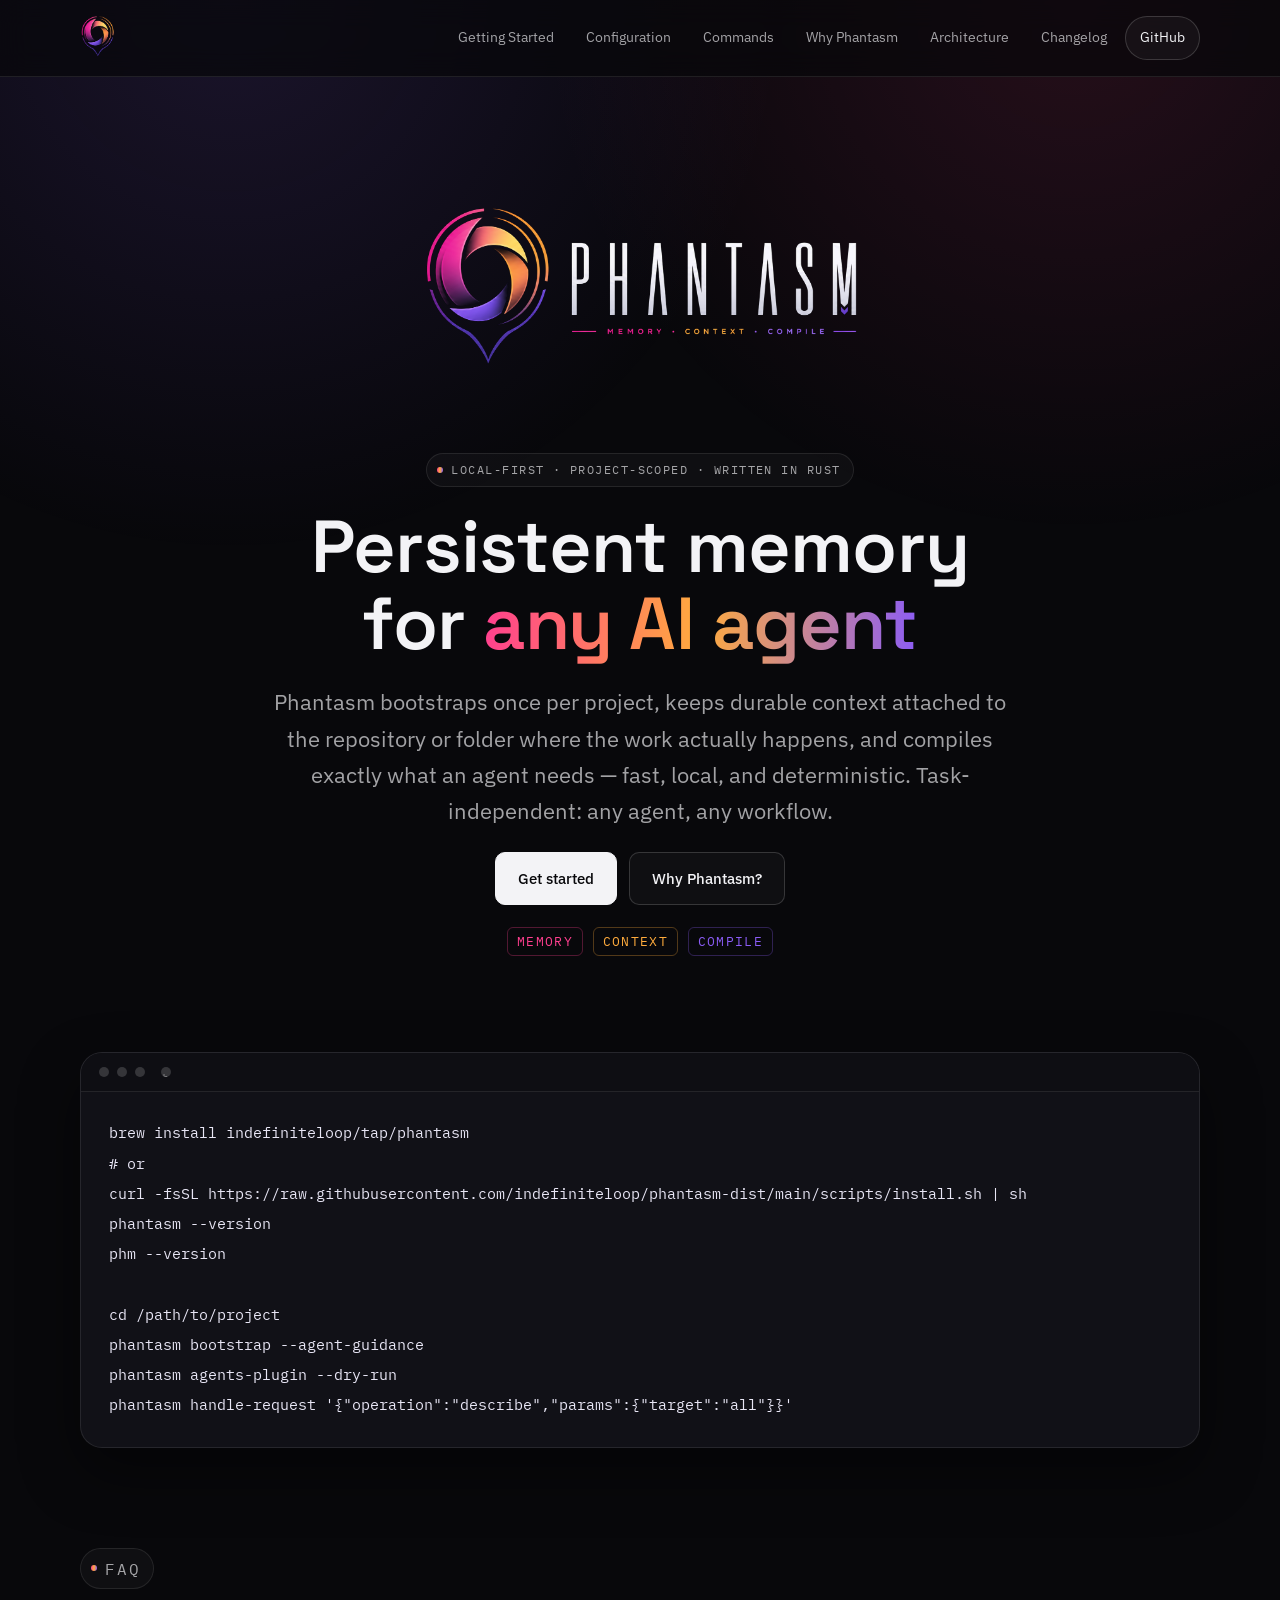
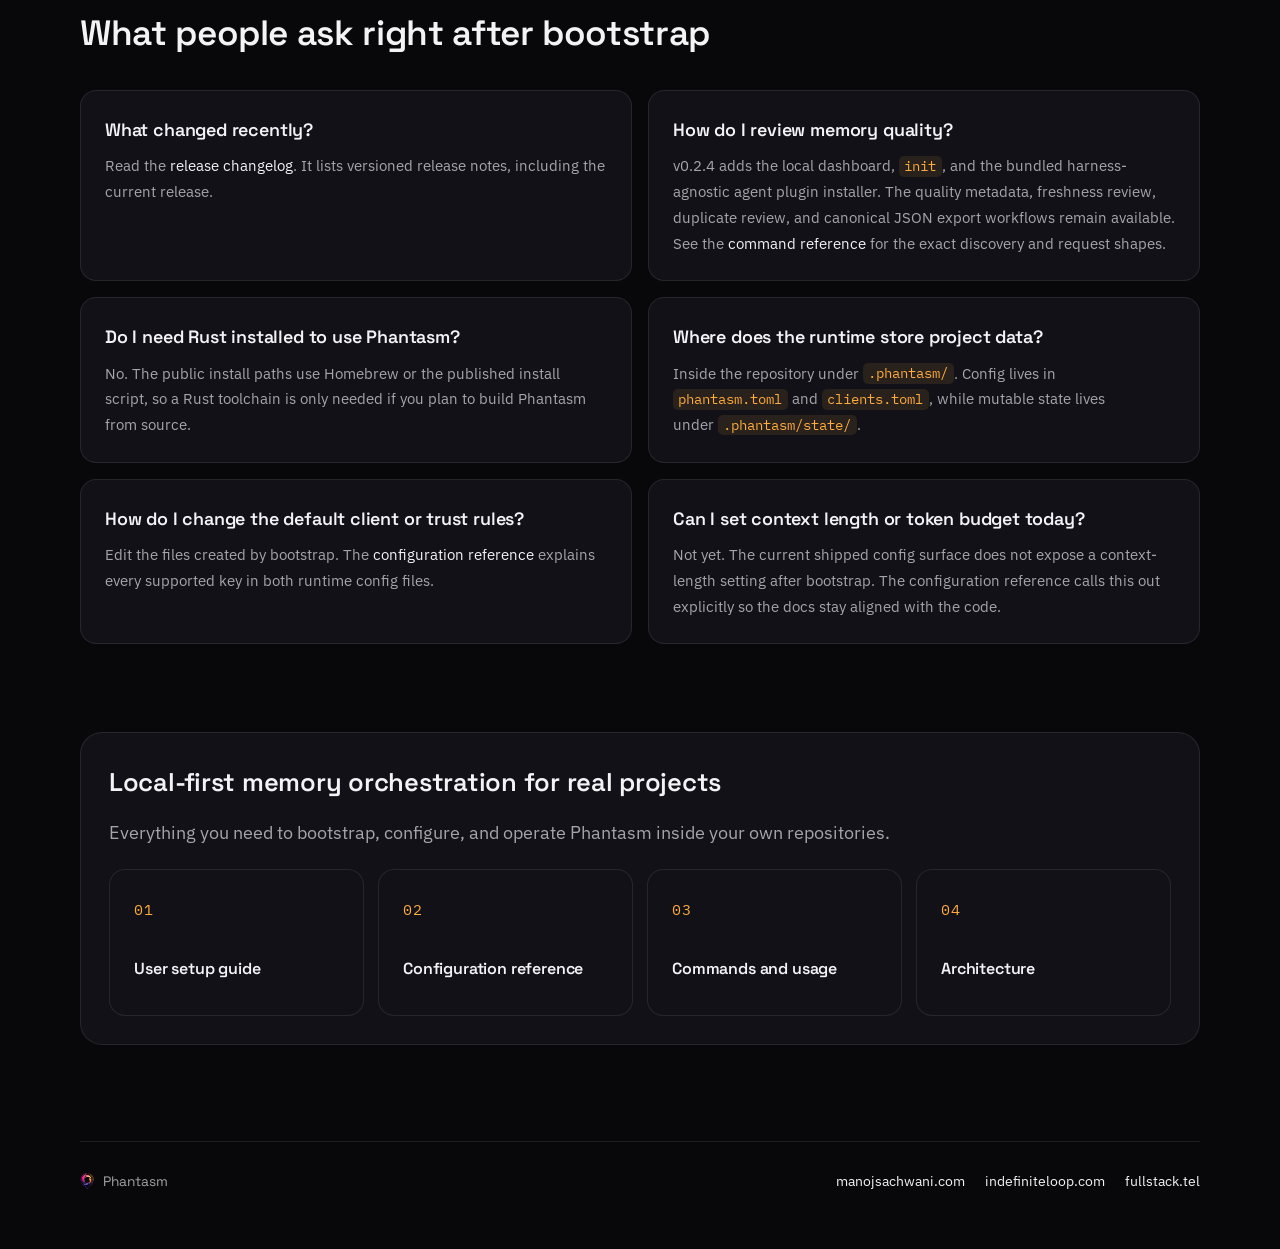
==== commit e6b67b71: "Sync public distribution from manojsachwani/phantasm@2cf290d1d2f4a63ed0fde665b484a19ab12411b1" ====
--- a/site/index.html
+++ b/site/index.html
@@ -129,8 +129,8 @@
 phm --version
 
 cd /path/to/project
-phantasm bootstrap
-phantasm agents --add
+phantasm bootstrap --agent-guidance
+phantasm agents-plugin --dry-run
 phantasm handle-request '{"operation":"describe","params":{"target":"all"}}'</code></pre>
                 </div>
             </section>
@@ -152,9 +152,11 @@
                     <article class="card">
                         <h3>How do I review memory quality?</h3>
                         <p>
-                            v0.2.3 adds quality metadata, freshness review,
-                            duplicate review, and canonical JSON memory export
-                            for Git review. See the
+                            v0.2.4 adds the local dashboard, <code>init</code>,
+                            and the bundled harness-agnostic agent plugin
+                            installer. The quality metadata, freshness review,
+                            duplicate review, and canonical JSON export
+                            workflows remain available. See the
                             <a href="./commands.html">command reference</a>
                             for the exact discovery and request shapes.
                         </p>
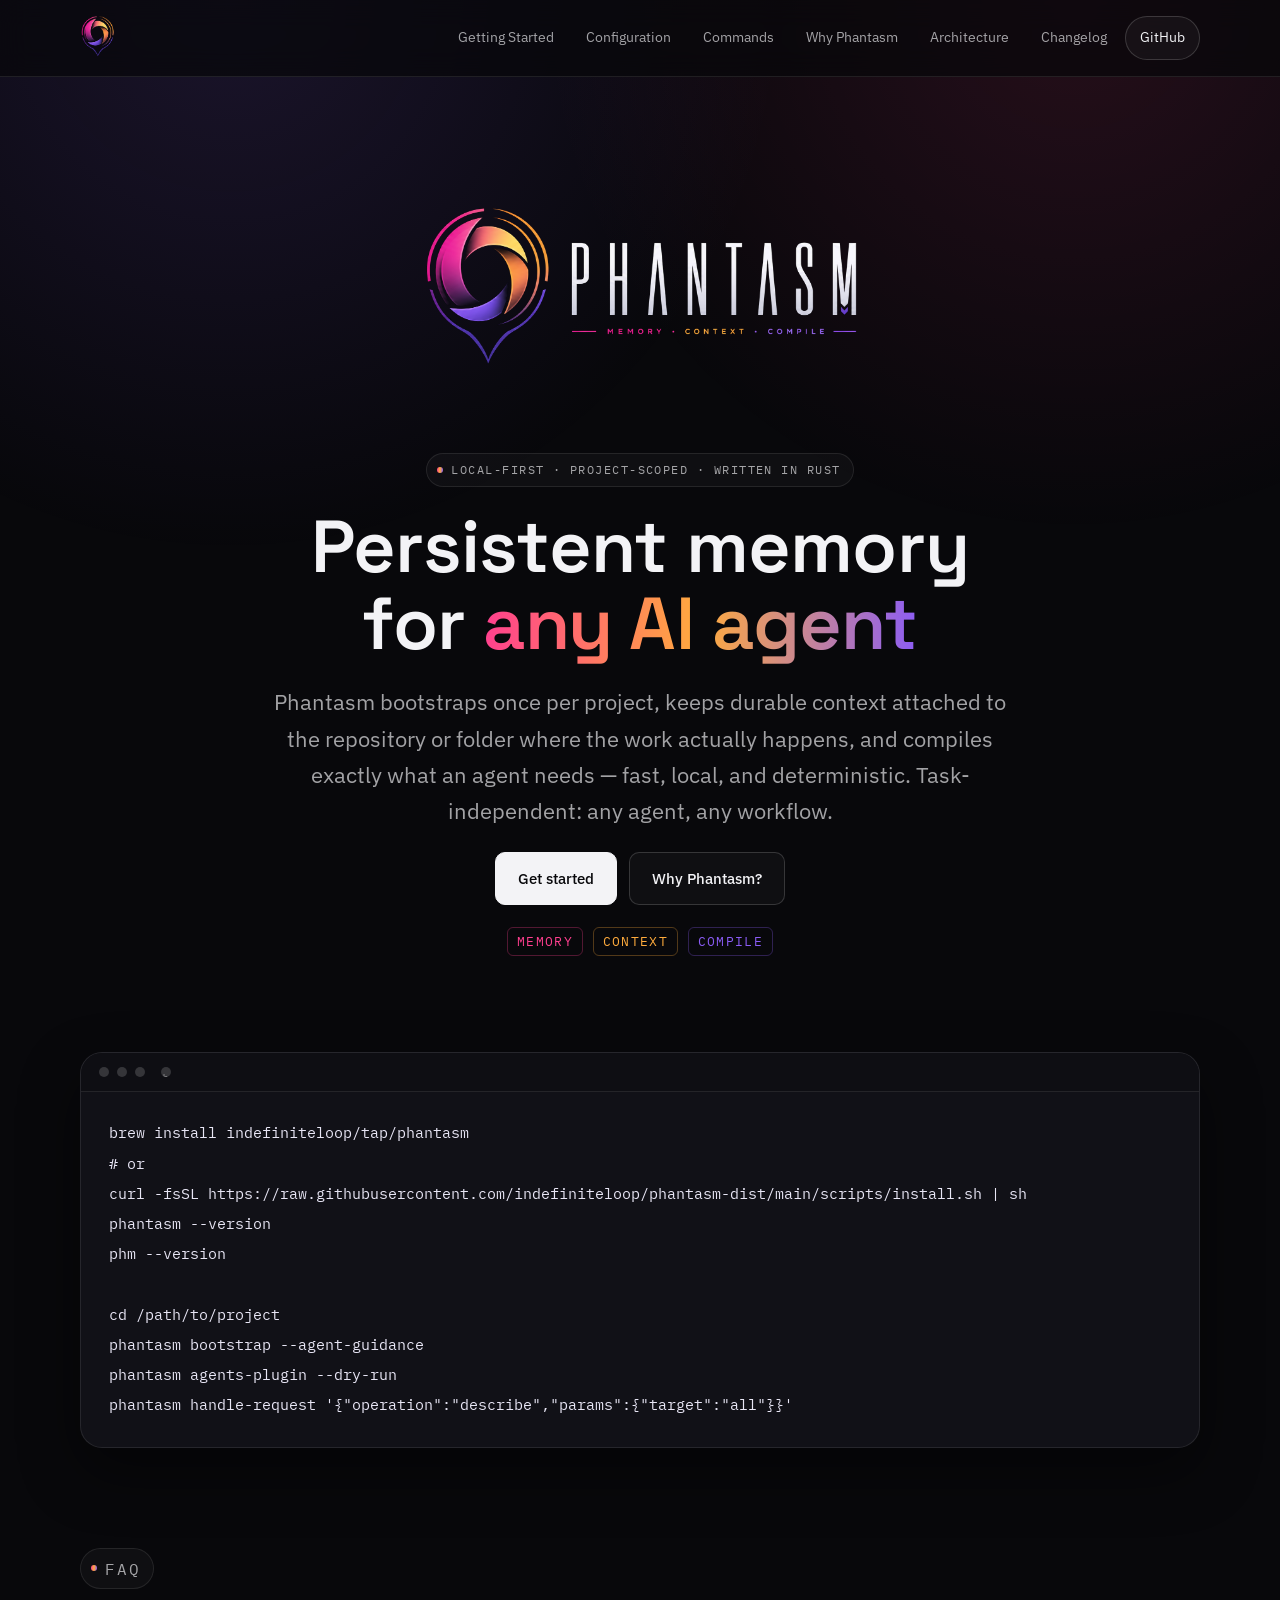
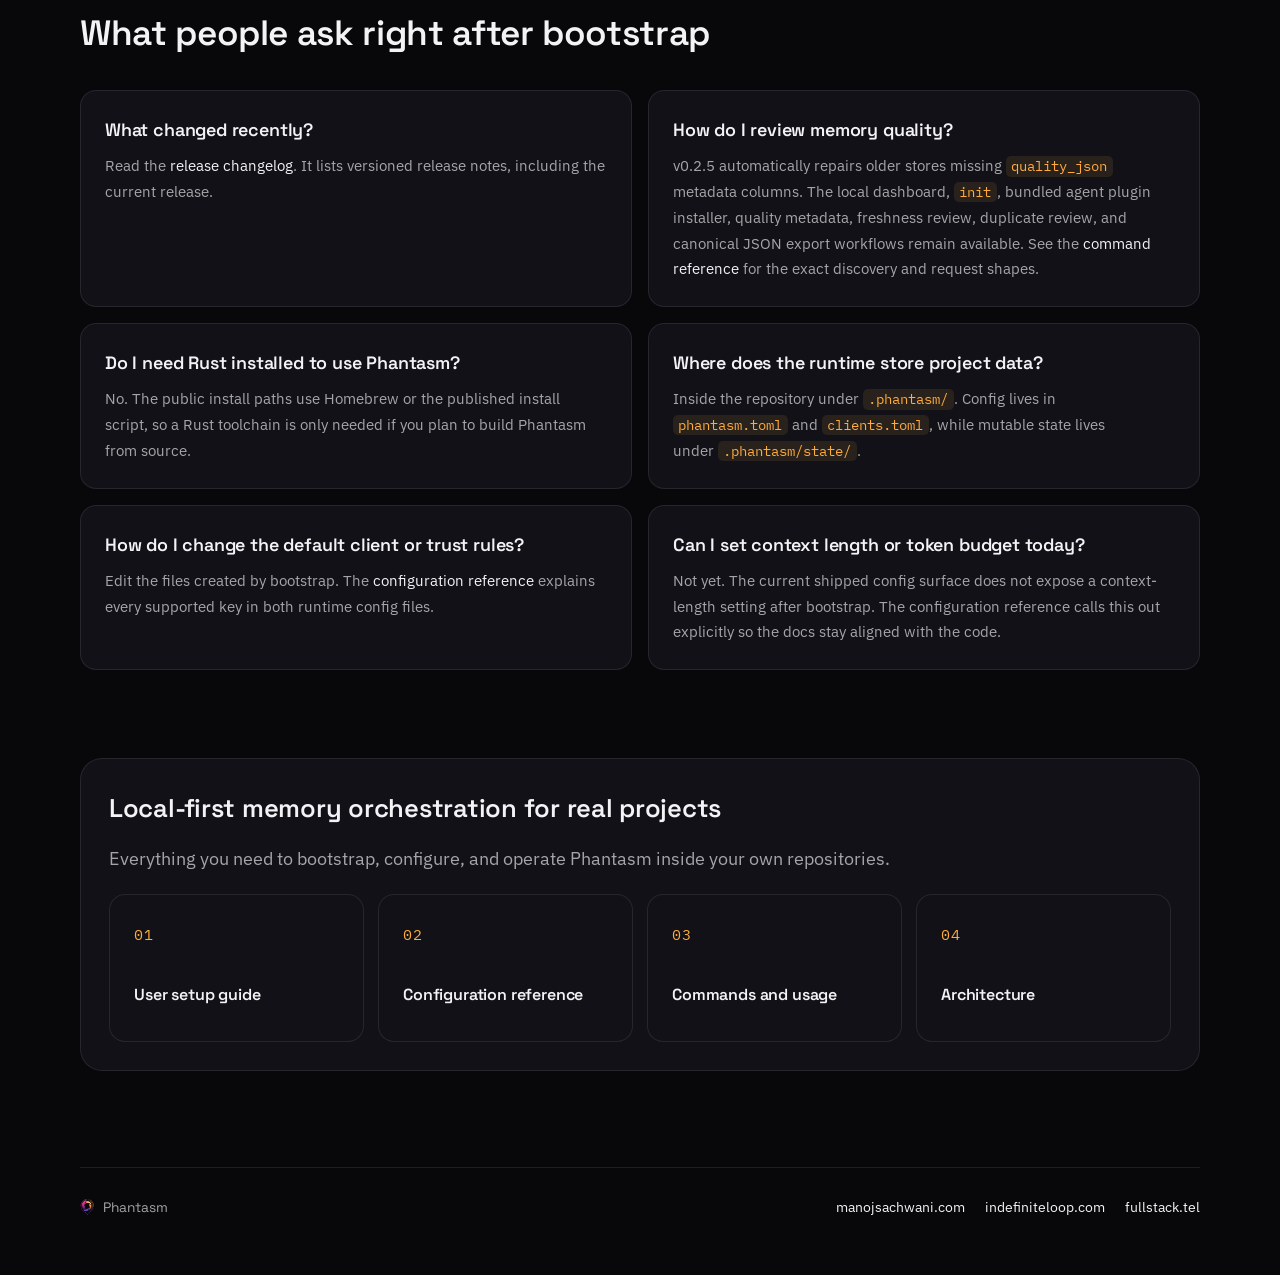
==== commit 2a21633b: "Sync public distribution from manojsachwani/phantasm@91fa7e1fc794e1cd7979c580cdafe049604235ae" ====
--- a/site/index.html
+++ b/site/index.html
@@ -152,11 +152,12 @@
                     <article class="card">
                         <h3>How do I review memory quality?</h3>
                         <p>
-                            v0.2.4 adds the local dashboard, <code>init</code>,
-                            and the bundled harness-agnostic agent plugin
-                            installer. The quality metadata, freshness review,
-                            duplicate review, and canonical JSON export
-                            workflows remain available. See the
+                            v0.2.5 automatically repairs older stores missing
+                            <code>quality_json</code> metadata columns. The
+                            local dashboard, <code>init</code>, bundled agent
+                            plugin installer, quality metadata, freshness
+                            review, duplicate review, and canonical JSON
+                            export workflows remain available. See the
                             <a href="./commands.html">command reference</a>
                             for the exact discovery and request shapes.
                         </p>
